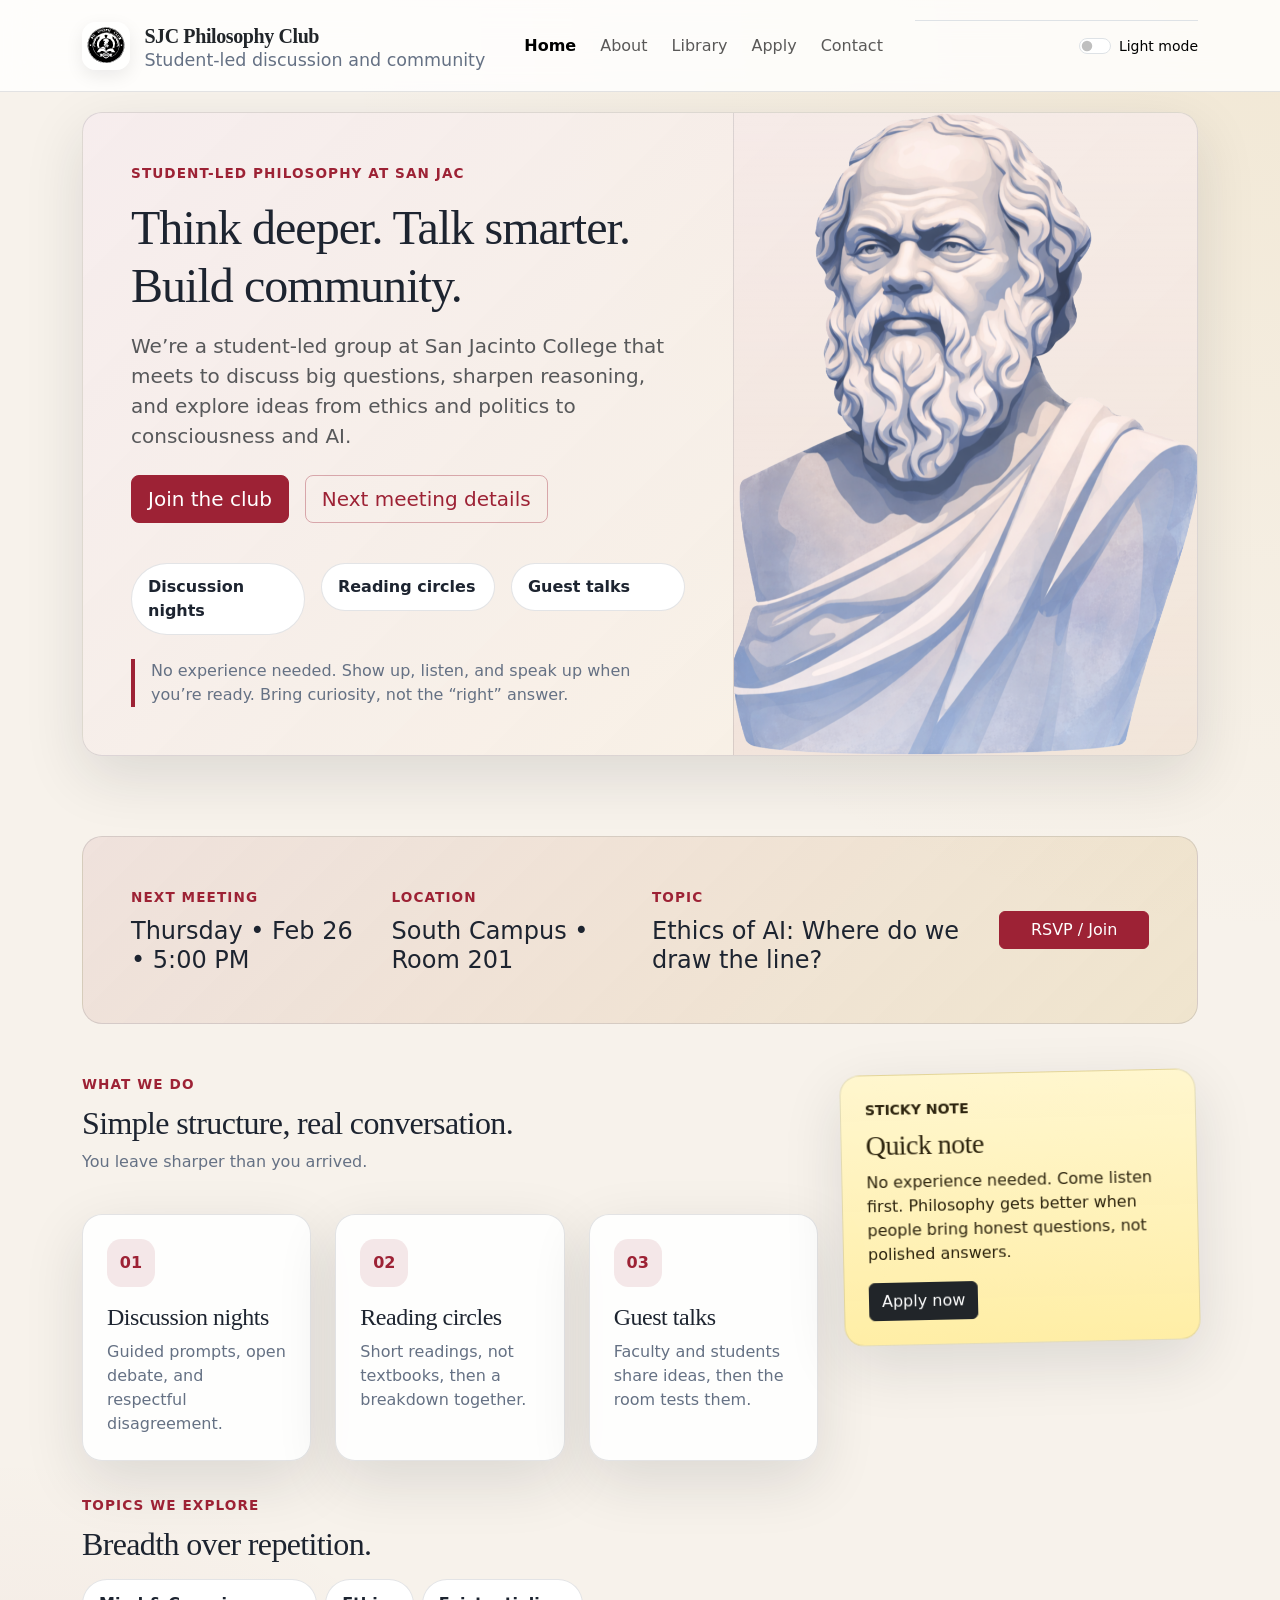
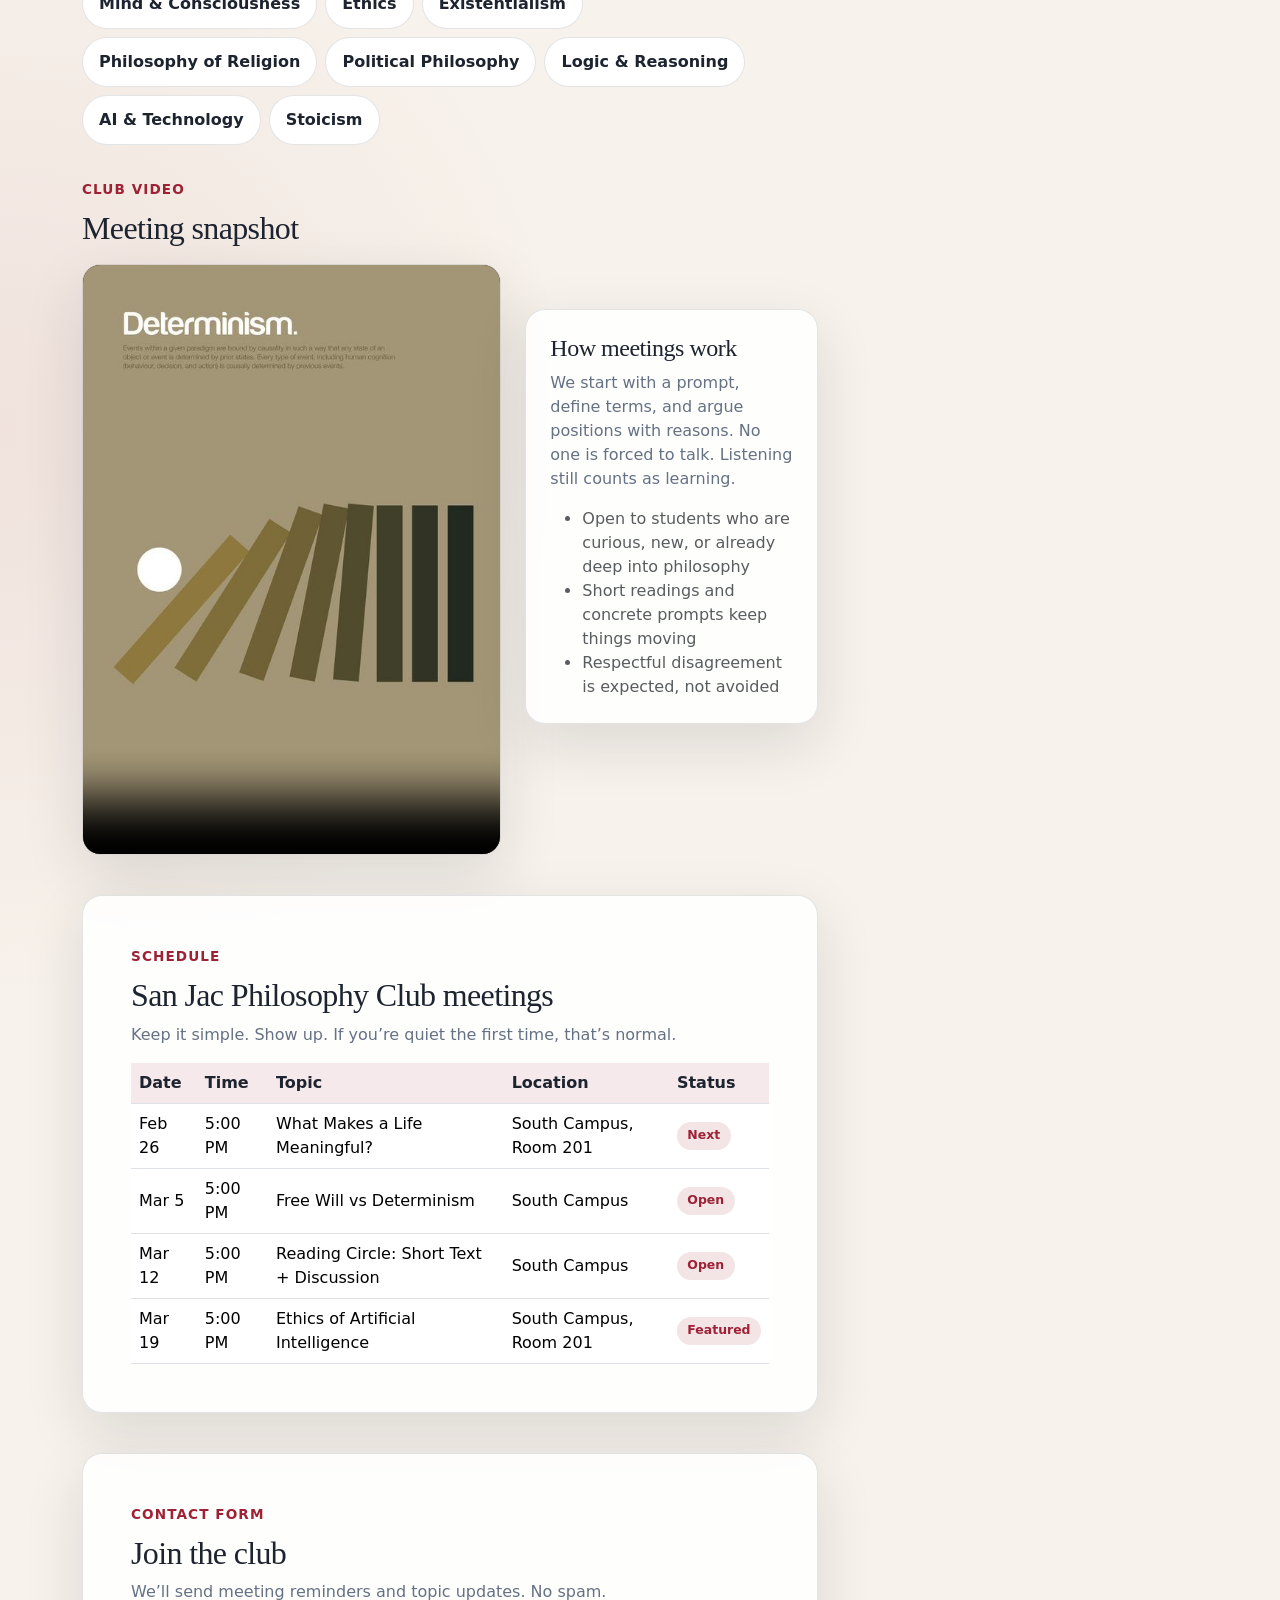
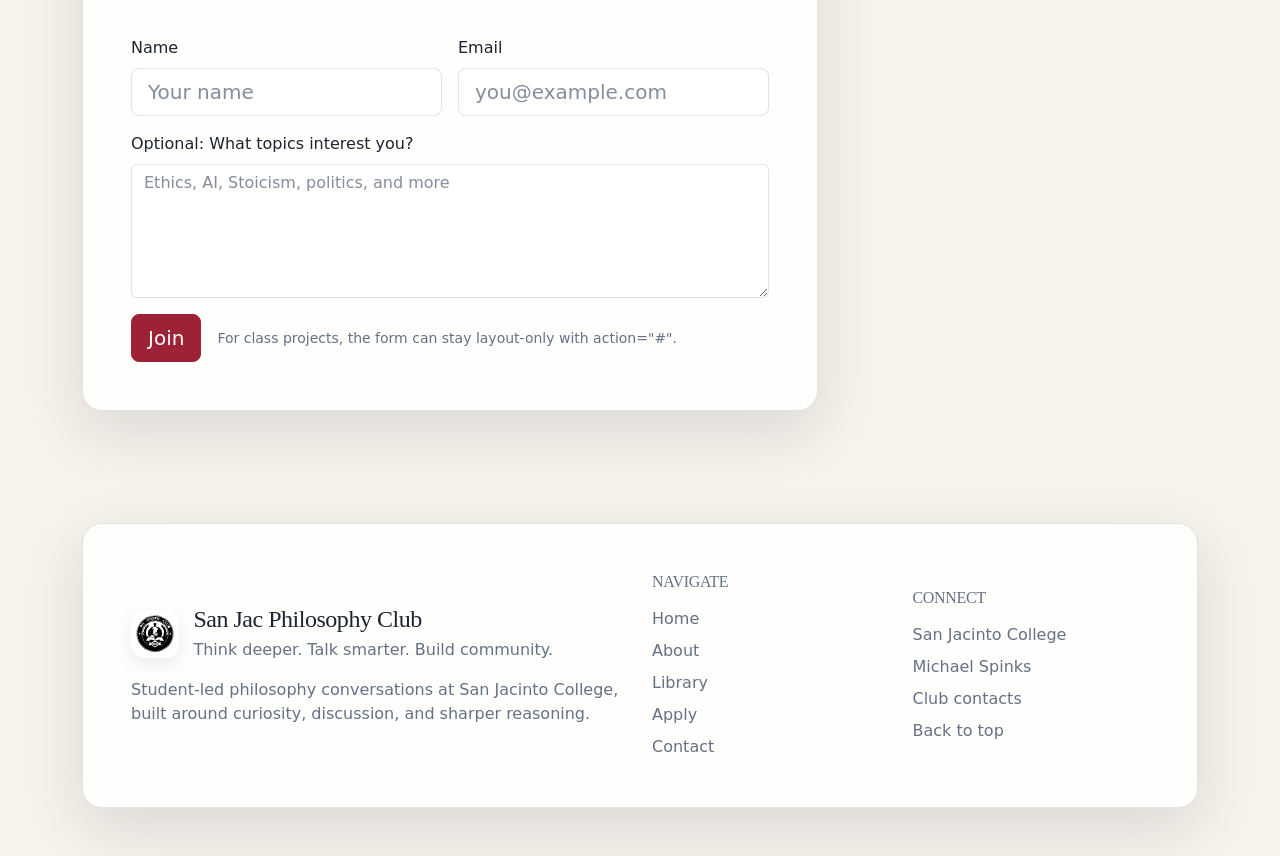
==== index.html @ e5fcc4dc "First Commit" ====
<!doctype html>
<!-- index.html - Home page for the SJC Philosophy Club website -->
<html lang="en" data-bs-theme="light">
  <!-- HEAD: metadata, page title, and stylesheet links -->
  <head>
    <meta charset="utf-8" />
    <meta name="viewport" content="width=device-width, initial-scale=1" />
    <meta
      name="description"
      content="Bootstrap homepage for the San Jac Philosophy Club with video, schedule table, contact form, sticky note, and theme switch."
    />
    <title>Home | SJC Philosophy Club</title>
    <link rel="stylesheet" href="assets/css/bootstrap.min.css" />
    <link rel="stylesheet" href="assets/css/site.css" />
  </head>
  <body>
    <div class="site-shell">
      <!-- HEADER: fixed top navbar with logo, nav links, theme toggle -->
      <header>
        <nav class="navbar navbar-expand-lg fixed-top navbar-blur">
          <div class="container py-2">
            <a class="navbar-brand me-3" href="index.html">
              <span class="brand-lockup">
                <img
                  class="brand-mark"
                  src="assets/images/sanjac_philosophy_logo_cut.svg"
                  alt="San Jac Philosophy Club logo"
                />
                <span class="brand-copy d-none d-sm-inline-block">
                  <strong class="display-font d-block fs-5 text-body"
                    >SJC Philosophy Club</strong
                  >
                  <small>Student-led discussion and community</small>
                </span>
              </span>
            </a>
            <button
              class="navbar-toggler"
              type="button"
              data-bs-toggle="collapse"
              data-bs-target="#siteNav"
              aria-controls="siteNav"
              aria-expanded="false"
              aria-label="Toggle navigation"
            >
              <span class="navbar-toggler-icon"></span>
            </button>
            <div class="collapse navbar-collapse" id="siteNav">
              <ul
                class="navbar-nav ms-auto align-items-lg-center gap-lg-2 mb-3 mb-lg-0"
              >
                <li class="nav-item">
                  <a
                    class="nav-link active fw-semibold"
                    href="index.html"
                    aria-current="page"
                    >Home</a
                  >
                </li>
                <li class="nav-item">
                  <a class="nav-link" href="about.html">About</a>
                </li>
                <li class="nav-item">
                  <a class="nav-link" href="library.html">Library</a>
                </li>
                <li class="nav-item">
                  <a class="nav-link" href="apply.html">Apply</a>
                </li>
                <li class="nav-item">
                  <a class="nav-link" href="contact.html">Contact</a>
                </li>
              </ul>
              <div
                class="d-lg-flex align-items-center gap-3 ms-lg-4 pt-3 pt-lg-0 border-top border-lg-0 mt-3 mt-lg-0"
              >
                <a
                  href="https://www.sanjac.edu/"
                  target="_blank"
                  rel="noreferrer"
                  class="d-inline-flex align-items-center text-decoration-none gap-2"
                >
                  <img
                    class="brand-logo"
                    src="assets/images/sanjac-logo.svg"
                    alt="San Jacinto College logo"
                  />
                </a>
                <div
                  class="form-check form-switch m-0 d-flex align-items-center gap-2"
                >
                  <input
                    class="form-check-input mt-0"
                    type="checkbox"
                    role="switch"
                    id="theme-toggle-index.html"
                    data-theme-toggle
                  />
                  <label
                    class="form-check-label small text-body-emphasis"
                    for="theme-toggle-index.html"
                    data-theme-label
                    >Light mode</label
                  >
                </div>
              </div>
            </div>
          </div>
        </nav>
      </header>

      <!-- MAIN CONTENT -->
      <main id="top">
        <!-- HERO SECTION: headline, call-to-action buttons, and Socrates image -->
        <section class="page-hero section-space">
          <div class="container">
            <!-- Hero card: text on the left (col-lg-7), image on the right (col-lg-5) -->
            <div class="hero-card">
              <div class="row g-0 align-items-stretch">
                <div class="col-lg-7 p-4 p-md-5 p-xl-5">
                  <span class="kicker mb-3"
                    >Student-led philosophy at San Jac</span
                  >
                  <h1 class="display-5 mb-3">
                    Think deeper. Talk smarter. Build community.
                  </h1>
                  <p class="lead text-body-secondary mb-4">
                    We’re a student-led group at San Jacinto College that meets
                    to discuss big questions, sharpen reasoning, and explore
                    ideas from ethics and politics to consciousness and AI.
                  </p>
                  <div class="d-flex flex-wrap gap-3 mb-4">
                    <a class="btn btn-primary btn-lg" href="apply.html"
                      >Join the club</a
                    >
                    <a class="btn btn-outline-primary btn-lg" href="#schedule"
                      >Next meeting details</a
                    >
                  </div>
                  <div class="row g-3 mt-2">
                    <div class="col-sm-4">
                      <div class="metric-pill">Discussion nights</div>
                    </div>
                    <div class="col-sm-4">
                      <div class="metric-pill">Reading circles</div>
                    </div>
                    <div class="col-sm-4">
                      <div class="metric-pill">Guest talks</div>
                    </div>
                  </div>
                  <p class="quote-block mt-4 mb-0">
                    No experience needed. Show up, listen, and speak up when
                    you’re ready. Bring curiosity, not the “right” answer.
                  </p>
                </div>
                <div class="col-lg-5 hero-art">
                  <img
                    src="assets/images/socrates.png"
                    alt="Illustration of Socrates representing philosophy and inquiry"
                  />
                </div>
              </div>
            </div>
          </div>
        </section>

        <!-- INFO STRIP: next meeting date, location, topic, and RSVP button -->
        <section class="pb-5">
          <div class="container">
            <div class="info-strip p-4 p-lg-5">
              <div class="row g-4 align-items-center">
                <div class="col-lg-3">
                  <span class="kicker">Next meeting</span>
                  <div class="h4 mt-2 mb-0">Thursday • Feb 26 • 5:00 PM</div>
                </div>
                <div class="col-lg-3">
                  <span class="kicker">Location</span>
                  <div class="h4 mt-2 mb-0">South Campus • Room 201</div>
                </div>
                <div class="col-lg-4">
                  <span class="kicker">Topic</span>
                  <div class="h4 mt-2 mb-0">
                    Ethics of AI: Where do we draw the line?
                  </div>
                </div>
                <div class="col-lg-2 text-lg-end">
                  <a class="btn btn-primary w-100 w-lg-auto" href="#join-form"
                    >RSVP / Join</a
                  >
                </div>
              </div>
            </div>
          </div>
        </section>

        <!-- MAIN CONTENT AREA: left column (activities, video, schedule, form) + right sidebar -->
        <section class="pb-5">
          <div class="container">
            <div class="row g-4">
              <!-- LEFT COLUMN (col-lg-8): club activities, topics, video, schedule table, join form -->
              <div class="col-lg-8">
                <div class="row g-4">
                  <div class="col-12">
                    <div
                      class="d-flex justify-content-between align-items-end flex-wrap gap-3 mb-3"
                    >
                      <div>
                        <span class="kicker">What we do</span>
                        <h2 class="mt-2 mb-2">
                          Simple structure, real conversation.
                        </h2>
                        <p class="muted-copy mb-0">
                          You leave sharper than you arrived.
                        </p>
                      </div>
                    </div>
                  </div>
                  <div class="col-md-4">
                    <article class="soft-card h-100 p-4">
                      <div class="icon-badge mb-3">01</div>
                      <h3 class="h4">Discussion nights</h3>
                      <p class="muted-copy mb-0">
                        Guided prompts, open debate, and respectful
                        disagreement.
                      </p>
                    </article>
                  </div>
                  <div class="col-md-4">
                    <article class="soft-card h-100 p-4">
                      <div class="icon-badge mb-3">02</div>
                      <h3 class="h4">Reading circles</h3>
                      <p class="muted-copy mb-0">
                        Short readings, not textbooks, then a breakdown
                        together.
                      </p>
                    </article>
                  </div>
                  <div class="col-md-4">
                    <article class="soft-card h-100 p-4">
                      <div class="icon-badge mb-3">03</div>
                      <h3 class="h4">Guest talks</h3>
                      <p class="muted-copy mb-0">
                        Faculty and students share ideas, then the room tests
                        them.
                      </p>
                    </article>
                  </div>

                  <div class="col-12 pt-2">
                    <span class="kicker">Topics we explore</span>
                    <h2 class="mt-2 mb-3">Breadth over repetition.</h2>
                    <div class="d-flex flex-wrap gap-2">
                      <span class="topic-chip">Mind &amp; Consciousness</span>
                      <span class="topic-chip">Ethics</span>
                      <span class="topic-chip">Existentialism</span>
                      <span class="topic-chip">Philosophy of Religion</span>
                      <span class="topic-chip">Political Philosophy</span>
                      <span class="topic-chip">Logic &amp; Reasoning</span>
                      <span class="topic-chip">AI &amp; Technology</span>
                      <span class="topic-chip">Stoicism</span>
                    </div>
                  </div>

                  <div class="col-12 pt-2">
                    <div class="row g-4 align-items-center">
                      <div class="col-xl-7">
                        <span class="kicker">Club video</span>
                        <h2 class="mt-2 mb-3">Meeting snapshot</h2>
                        <div class="video-frame">
                          <video controls poster="assets/images/clubImage.jpg">
                            <source
                              src="assets/media/drakes-tech-tips.mp4"
                              type="video/mp4"
                            />
                            Your browser does not support the video element.
                          </video>
                        </div>
                      </div>
                      <div class="col-xl-5">
                        <article class="soft-card h-100 p-4">
                          <h3 class="h4">How meetings work</h3>
                          <p class="muted-copy">
                            We start with a prompt, define terms, and argue
                            positions with reasons. No one is forced to talk.
                            Listening still counts as learning.
                          </p>
                          <ul class="mb-0 text-body-secondary">
                            <li>
                              Open to students who are curious, new, or already
                              deep into philosophy
                            </li>
                            <li>
                              Short readings and concrete prompts keep things
                              moving
                            </li>
                            <li>
                              Respectful disagreement is expected, not avoided
                            </li>
                          </ul>
                        </article>
                      </div>
                    </div>
                  </div>

                  <!-- SCHEDULE TABLE: upcoming meeting dates, topics, and locations -->
                  <div class="col-12 pt-3" id="schedule">
                    <div class="table-card p-4 p-lg-5">
                      <div
                        class="d-flex justify-content-between align-items-end flex-wrap gap-3 mb-3"
                      >
                        <div>
                          <span class="kicker">Schedule</span>
                          <h2 class="mt-2 mb-2">
                            San Jac Philosophy Club meetings
                          </h2>
                          <p class="muted-copy mb-0">
                            Keep it simple. Show up. If you’re quiet the first
                            time, that’s normal.
                          </p>
                        </div>
                      </div>
                      <div class="table-responsive">
                        <table class="table align-middle mb-0">
                          <thead>
                            <tr>
                              <th>Date</th>
                              <th>Time</th>
                              <th>Topic</th>
                              <th>Location</th>
                              <th>Status</th>
                            </tr>
                          </thead>
                          <tbody>
                            <tr>
                              <td>Feb 26</td>
                              <td>5:00 PM</td>
                              <td>What Makes a Life Meaningful?</td>
                              <td>South Campus, Room 201</td>
                              <td><span class="status-chip">Next</span></td>
                            </tr>
                            <tr>
                              <td>Mar 5</td>
                              <td>5:00 PM</td>
                              <td>Free Will vs Determinism</td>
                              <td>South Campus</td>
                              <td><span class="status-chip">Open</span></td>
                            </tr>
                            <tr>
                              <td>Mar 12</td>
                              <td>5:00 PM</td>
                              <td>Reading Circle: Short Text + Discussion</td>
                              <td>South Campus</td>
                              <td><span class="status-chip">Open</span></td>
                            </tr>
                            <tr>
                              <td>Mar 19</td>
                              <td>5:00 PM</td>
                              <td>Ethics of Artificial Intelligence</td>
                              <td>South Campus, Room 201</td>
                              <td><span class="status-chip">Featured</span></td>
                            </tr>
                          </tbody>
                        </table>
                      </div>
                    </div>
                  </div>

                  <!-- JOIN FORM: name, email, and optional message to sign up for meeting updates -->
                  <div class="col-12 pt-3" id="join-form">
                    <div class="soft-card p-4 p-lg-5">
                      <span class="kicker">Contact form</span>
                      <h2 class="mt-2 mb-2">Join the club</h2>
                      <p class="muted-copy">
                        We’ll send meeting reminders and topic updates. No spam.
                      </p>
                      <form class="row g-3 mt-1" action="#" method="post">
                        <div class="col-md-6">
                          <label class="form-label" for="home-name">Name</label>
                          <input
                            class="form-control form-control-lg"
                            id="home-name"
                            name="name"
                            type="text"
                            placeholder="Your name"
                          />
                        </div>
                        <div class="col-md-6">
                          <label class="form-label" for="home-email"
                            >Email</label
                          >
                          <input
                            class="form-control form-control-lg"
                            id="home-email"
                            name="email"
                            type="email"
                            placeholder="you@example.com"
                          />
                        </div>
                        <div class="col-12">
                          <label class="form-label" for="home-message"
                            >Optional: What topics interest you?</label
                          >
                          <textarea
                            class="form-control"
                            id="home-message"
                            name="message"
                            rows="5"
                            placeholder="Ethics, AI, Stoicism, politics, and more"
                          ></textarea>
                        </div>
                        <div
                          class="col-12 d-flex flex-wrap gap-3 align-items-center"
                        >
                          <button class="btn btn-primary btn-lg" type="submit">
                            Join
                          </button>
                          <span class="muted-copy small"
                            >For class projects, the form can stay layout-only
                            with action="#".</span
                          >
                        </div>
                      </form>
                    </div>
                  </div>
                </div>
              </div>

              <!-- RIGHT SIDEBAR (col-lg-4): sticky note with a quick call to action -->
              <div class="col-lg-4">
                <aside class="note-card p-4">
                  <div class="small text-uppercase fw-bold mb-2">
                    Sticky note
                  </div>
                  <h2 class="h3">Quick note</h2>
                  <p class="mb-3">
                    No experience needed. Come listen first. Philosophy gets
                    better when people bring honest questions, not polished
                    answers.
                  </p>
                  <a class="btn btn-dark" href="apply.html">Apply now</a>
                </aside>
              </div>
            </div>
          </div>
        </section>
      </main>

      <!-- FOOTER: logo, navigation links, and contact links -->
      <footer class="container pb-5">
        <div class="footer-card p-4 p-lg-5">
          <div class="row g-4 align-items-center">
            <div class="col-lg-6">
              <div class="brand-lockup mb-3">
                <img
                  class="brand-mark"
                  src="assets/images/sanjac_philosophy_logo_cut.svg"
                  alt="San Jac Philosophy Club logo"
                />
                <div>
                  <h2 class="h4 mb-1">San Jac Philosophy Club</h2>
                  <p class="muted-copy mb-0">
                    Think deeper. Talk smarter. Build community.
                  </p>
                </div>
              </div>
              <p class="muted-copy mb-0">
                Student-led philosophy conversations at San Jacinto College,
                built around curiosity, discussion, and sharper reasoning.
              </p>
            </div>
            <div class="col-lg-3">
              <h3 class="h6 text-uppercase muted-copy mb-3">Navigate</h3>
              <div class="footer-link-list d-grid gap-2">
                <a href="index.html">Home</a>
                <a href="about.html">About</a>
                <a href="library.html">Library</a>
                <a href="apply.html">Apply</a>
                <a href="contact.html">Contact</a>
              </div>
            </div>
            <div class="col-lg-3">
              <h3 class="h6 text-uppercase muted-copy mb-3">Connect</h3>
              <div class="footer-link-list d-grid gap-2">
                <a
                  href="https://www.sanjac.edu/"
                  target="_blank"
                  rel="noreferrer"
                  >San Jacinto College</a
                >
                <a href="mailto:spinks.m615183@stu.sanjac.edu"
                  >Michael Spinks</a
                >
                <a href="contact.html">Club contacts</a>
                <a href="#top">Back to top</a>
              </div>
            </div>
          </div>
        </div>
      </footer>
    </div>

    <!-- Bootstrap JS bundle (includes Popper) -->
    <script src="assets/js/bootstrap.min.js"></script>
    <!-- Custom site scripts: theme toggle, thinker spotlight -->
    <script src="assets/js/site.js"></script>
  </body>
</html>
---- assets/css/site.css ----
/* ============================================================
   site.css — Custom styles for the SJC Philosophy Club website
   Supplements Bootstrap 5 with brand colors, card styles,
   navbar blur effect, and theme-aware dark mode overrides.
   ============================================================ */

/* -----------------------------------------------
   CSS CUSTOM PROPERTIES (LIGHT MODE)
   Brand palette and shared design tokens
----------------------------------------------- */
:root {
  --sjc-red: #9d2235;
  --sjc-red-deep: #7e1a2c;
  --sjc-gold: #d0a94c;
  --sjc-cream: #f7f2eb;
  --sjc-ink: #1d2430;
  --sjc-muted: #657184;
  --sjc-border: rgba(29, 36, 48, 0.12);
  --sjc-surface: rgba(255, 255, 255, 0.88);
  --sjc-surface-2: #ffffff;
  --sjc-hero: linear-gradient(
    135deg,
    rgba(157, 34, 53, 0.08),
    rgba(208, 169, 76, 0.14)
  );
  --sjc-shadow: 0 20px 60px rgba(23, 31, 45, 0.12);
  --sjc-radius: 1.25rem;
}

/* -----------------------------------------------
   DARK MODE OVERRIDES
   Adjusts surface colors, borders, and shadows
   when data-bs-theme="dark" is set on <html>
----------------------------------------------- */
[data-bs-theme='dark'] {
  --sjc-ink: #edf2f7;
  --sjc-muted: #a8b4c6;
  --sjc-border: rgba(237, 242, 247, 0.12);
  --sjc-surface: rgba(21, 28, 39, 0.92);
  --sjc-surface-2: #151c27;
  --sjc-hero: linear-gradient(
    135deg,
    rgba(157, 34, 53, 0.18),
    rgba(208, 169, 76, 0.14)
  );
  --sjc-shadow: 0 24px 80px rgba(0, 0, 0, 0.35);
}

/* -----------------------------------------------
   BASE HTML STYLES
   Smooth scrolling and radial-gradient background
----------------------------------------------- */
html {
}

body {
  background:
    radial-gradient(
      circle at top right,
      rgba(208, 169, 76, 0.14),
      transparent 22%
    ),
    radial-gradient(
      circle at left center,
      rgba(157, 34, 53, 0.08),
      transparent 24%
    ),
    var(--sjc-cream);
  color: var(--sjc-ink);
}

/* -----------------------------------------------
   SMOOTH TRANSITION — applies to color-scheme changes
   on common elements when the theme toggle is switched
----------------------------------------------- */
body,
.form-control,
.form-select,
.table,
.dropdown-menu {
  transition:
    background-color 0.25s ease,
    color 0.25s ease,
    border-color 0.25s ease,
    box-shadow 0.25s ease;
}

/* -----------------------------------------------
   TYPOGRAPHY — serif headings, sans-serif body text
----------------------------------------------- */
h1,
h2,
h3,
h4,
.display-font {
  font-family: Georgia, 'Times New Roman', serif;
  letter-spacing: -0.02em;
}

p,
li,
.form-control,
.form-select,
.btn,
.table,
.badge,
.navbar {
  font-family:
    Inter,
    system-ui,
    -apple-system,
    BlinkMacSystemFont,
    'Segoe UI',
    sans-serif;
}

/* -----------------------------------------------
   LINKS — brand red with deeper hover state
----------------------------------------------- */
a {
}

a:hover {
  color: var(--sjc-red-deep);
}

/* -----------------------------------------------
   LAYOUT SHELL — ensures full viewport height
----------------------------------------------- */
.site-shell {
  min-height: 100vh;
}

/* -----------------------------------------------
   NAVBAR — frosted-glass fixed top bar
----------------------------------------------- */
.navbar-blur {
  backdrop-filter: blur(16px);
  background: color-mix(in srgb, var(--sjc-surface) 92%, transparent);
  border-bottom: 1px solid var(--sjc-border);
}

/* -----------------------------------------------
   BRAND / LOGO elements
----------------------------------------------- */
.brand-lockup {
  display: flex;
  align-items: center;
  gap: 0.9rem;
}

.brand-logo,
.brand-mark {
  display: block;
  object-fit: contain;
}

.brand-logo {
  width: 9.25rem;
  max-width: 38vw;
}

.brand-mark {
  width: 3rem;
  height: 3rem;
  border-radius: 0.85rem;
  padding: 0.2rem;
  background: rgba(255, 255, 255, 0.72);
  box-shadow: 0 6px 18px rgba(0, 0, 0, 0.08);
}

[data-bs-theme='dark'] .brand-mark {
  background: rgba(255, 255, 255, 0.06);
}

.brand-copy small {
  display: block;
  color: var(--sjc-muted);
  line-height: 1.1;
}

/* -----------------------------------------------
   CARD COMPONENTS
   Shared surface, border, shadow, and radius for
   hero-card, soft-card, spotlight-card, etc.
----------------------------------------------- */
.hero-card,
.soft-card,
.spotlight-card,
.table-card,
.note-card,
.footer-card {
  background: var(--sjc-surface);
  border: 1px solid var(--sjc-border);
  box-shadow: var(--sjc-shadow);
  border-radius: var(--sjc-radius);
}

.hero-card {
  background: var(--sjc-hero), var(--sjc-surface);
  overflow: hidden;
}

/* -----------------------------------------------
   HERO / PAGE LAYOUT spacing
----------------------------------------------- */
.section-space {
  padding: 5rem 0;
}

.page-hero {
  padding-top: 7rem;
}

/* -----------------------------------------------
   KICKER — small uppercase label used above headings
----------------------------------------------- */
.kicker {
  display: inline-flex;
  align-items: center;
  gap: 0.5rem;
  font-size: 0.85rem;
  font-weight: 700;
  letter-spacing: 0.08em;
  text-transform: uppercase;
  color: var(--sjc-red);
}

.hero-art {
  background:
    linear-gradient(180deg, rgba(255, 255, 255, 0.3), transparent),
    rgba(157, 34, 53, 0.06);
  border-left: 1px solid var(--sjc-border);
  min-height: 100%;
}

.hero-art img {
  width: 100%;
  height: 100%;
  object-fit: cover;
}

/* -----------------------------------------------
   METRIC PILL — pill-shaped stat / highlight badges
----------------------------------------------- */
.metric-pill {
  background: var(--sjc-surface-2);
  border: 1px solid var(--sjc-border);
  border-radius: 999px;
  padding: 0.7rem 1rem;
  font-weight: 600;
}

/* -----------------------------------------------
   INFO STRIP — highlighted meeting-info banner
----------------------------------------------- */
.info-strip {
  background: linear-gradient(
    135deg,
    rgba(157, 34, 53, 0.08),
    rgba(208, 169, 76, 0.18)
  );
  border: 1px solid var(--sjc-border);
  border-radius: 1.25rem;
}

/* -----------------------------------------------
   ICON BADGE — numbered / lettered icon inside cards
----------------------------------------------- */
.soft-card .icon-badge,
.spotlight-card .icon-badge {
  width: 3rem;
  height: 3rem;
  display: inline-flex;
  align-items: center;
  justify-content: center;
  border-radius: 0.9rem;
  background: rgba(157, 34, 53, 0.1);
  color: var(--sjc-red);
  font-weight: 800;
}

.note-card {
  position: sticky;
  top: 6.25rem;
  transform: rotate(-1.25deg);
  background: linear-gradient(
    180deg,
    rgba(255, 246, 204, 0.96),
    rgba(255, 237, 162, 0.95)
  );
  color: #2d240e;
}

[data-bs-theme='dark'] .note-card {
  background: linear-gradient(
    180deg,
    rgba(82, 70, 25, 0.94),
    rgba(108, 87, 30, 0.96)
  );
  color: #fff4cd;
}

/* -----------------------------------------------
   TABLE — styled header row using brand color
----------------------------------------------- */
.table thead th {
  background: color-mix(in srgb, var(--sjc-red) 10%, var(--sjc-surface-2));
  color: var(--sjc-ink);
  border-bottom-width: 1px;
}

/* -----------------------------------------------
   STATUS CHIP / TOPIC CHIP — small badge labels
----------------------------------------------- */
.status-chip {
  display: inline-flex;
  align-items: center;
  gap: 0.35rem;
  font-size: 0.78rem;
  padding: 0.3rem 0.65rem;
  border-radius: 999px;
  background: rgba(157, 34, 53, 0.12);
  color: var(--sjc-red);
  font-weight: 700;
}

.topic-chip {
  border-radius: 999px;
  padding: 0.75rem 1rem;
  border: 1px solid var(--sjc-border);
  background: var(--sjc-surface-2);
  font-weight: 600;
}

/* -----------------------------------------------
   VIDEO FRAME — rounded container for the <video> element
----------------------------------------------- */
.video-frame {
  overflow: hidden;
  border-radius: 1.15rem;
  border: 1px solid var(--sjc-border);
  box-shadow: var(--sjc-shadow);
}

.video-frame video {
  width: 100%;
  display: block;
  background: #000;
}

/* -----------------------------------------------
   QUOTE BLOCK — left-border pull quote style
----------------------------------------------- */
.quote-block {
  border-left: 4px solid var(--sjc-red);
  padding-left: 1rem;
  color: var(--sjc-muted);
}

/* -----------------------------------------------
   FORM CONTROLS — consistent surface and focus ring
----------------------------------------------- */
.form-control,
.form-select {
  background: var(--sjc-surface-2);
  border-color: var(--sjc-border);
  color: var(--sjc-ink);
}

.form-control::placeholder {
  color: color-mix(in srgb, var(--sjc-muted) 80%, transparent);
}

.form-control:focus,
.form-select:focus {
  border-color: rgba(157, 34, 53, 0.45);
  box-shadow: 0 0 0 0.25rem rgba(157, 34, 53, 0.12);
  background: var(--sjc-surface-2);
  color: var(--sjc-ink);
}

.form-check-input:checked {
  background-color: var(--sjc-red);
  border-color: var(--sjc-red);
}

/* -----------------------------------------------
   BUTTONS — primary and outline variants use brand red
----------------------------------------------- */
.btn-primary {
  --bs-btn-bg: var(--sjc-red);
  --bs-btn-border-color: var(--sjc-red);
  --bs-btn-hover-bg: var(--sjc-red-deep);
  --bs-btn-hover-border-color: var(--sjc-red-deep);
  --bs-btn-active-bg: var(--sjc-red-deep);
  --bs-btn-active-border-color: var(--sjc-red-deep);
}

.btn-outline-primary {
  --bs-btn-color: var(--sjc-red);
  --bs-btn-border-color: rgba(157, 34, 53, 0.35);
  --bs-btn-hover-bg: var(--sjc-red);
  --bs-btn-hover-border-color: var(--sjc-red);
  --bs-btn-hover-color: #fff;
}

/* -----------------------------------------------
   IMAGES — aspect-ratio helpers for banners
----------------------------------------------- */
.card-image {
  aspect-ratio: 4 / 3;
  object-fit: cover;
  border-radius: 1rem;
}

.page-banner {
  aspect-ratio: 16 / 8;
  object-fit: cover;
  border-radius: 1rem;
}

/* -----------------------------------------------
   THINKER BUTTON — philosopher selector on library page
----------------------------------------------- */
.thinker-button {
  text-align: left;
  border: 1px solid var(--sjc-border);
  border-radius: 1rem;
  background: var(--sjc-surface-2);
  width: 100%;
}

.thinker-button.active {
  outline: 2px solid rgba(157, 34, 53, 0.25);
  border-color: rgba(157, 34, 53, 0.4);
  box-shadow: 0 14px 28px rgba(157, 34, 53, 0.12);
}

.footer-card {
  margin-top: 4rem;
}

.footer-link-list a {
  text-decoration: none;
  color: var(--sjc-muted);
}

.footer-link-list a:hover {
  color: var(--sjc-red);
}

/* -----------------------------------------------
   UTILITY — muted text color shorthand
----------------------------------------------- */
.muted-copy {
  color: var(--sjc-muted);
}

/* -----------------------------------------------
   RESPONSIVE ADJUSTMENTS (≤ 991px / lg breakpoint)
   Un-stick the note card; remove hero-art left border
----------------------------------------------- */
@media (max-width: 991.98px) {
  .note-card {
    position: static;
    transform: none;
  }

  .hero-art {
    border-left: 0;
    border-top: 1px solid var(--sjc-border);
  }
}
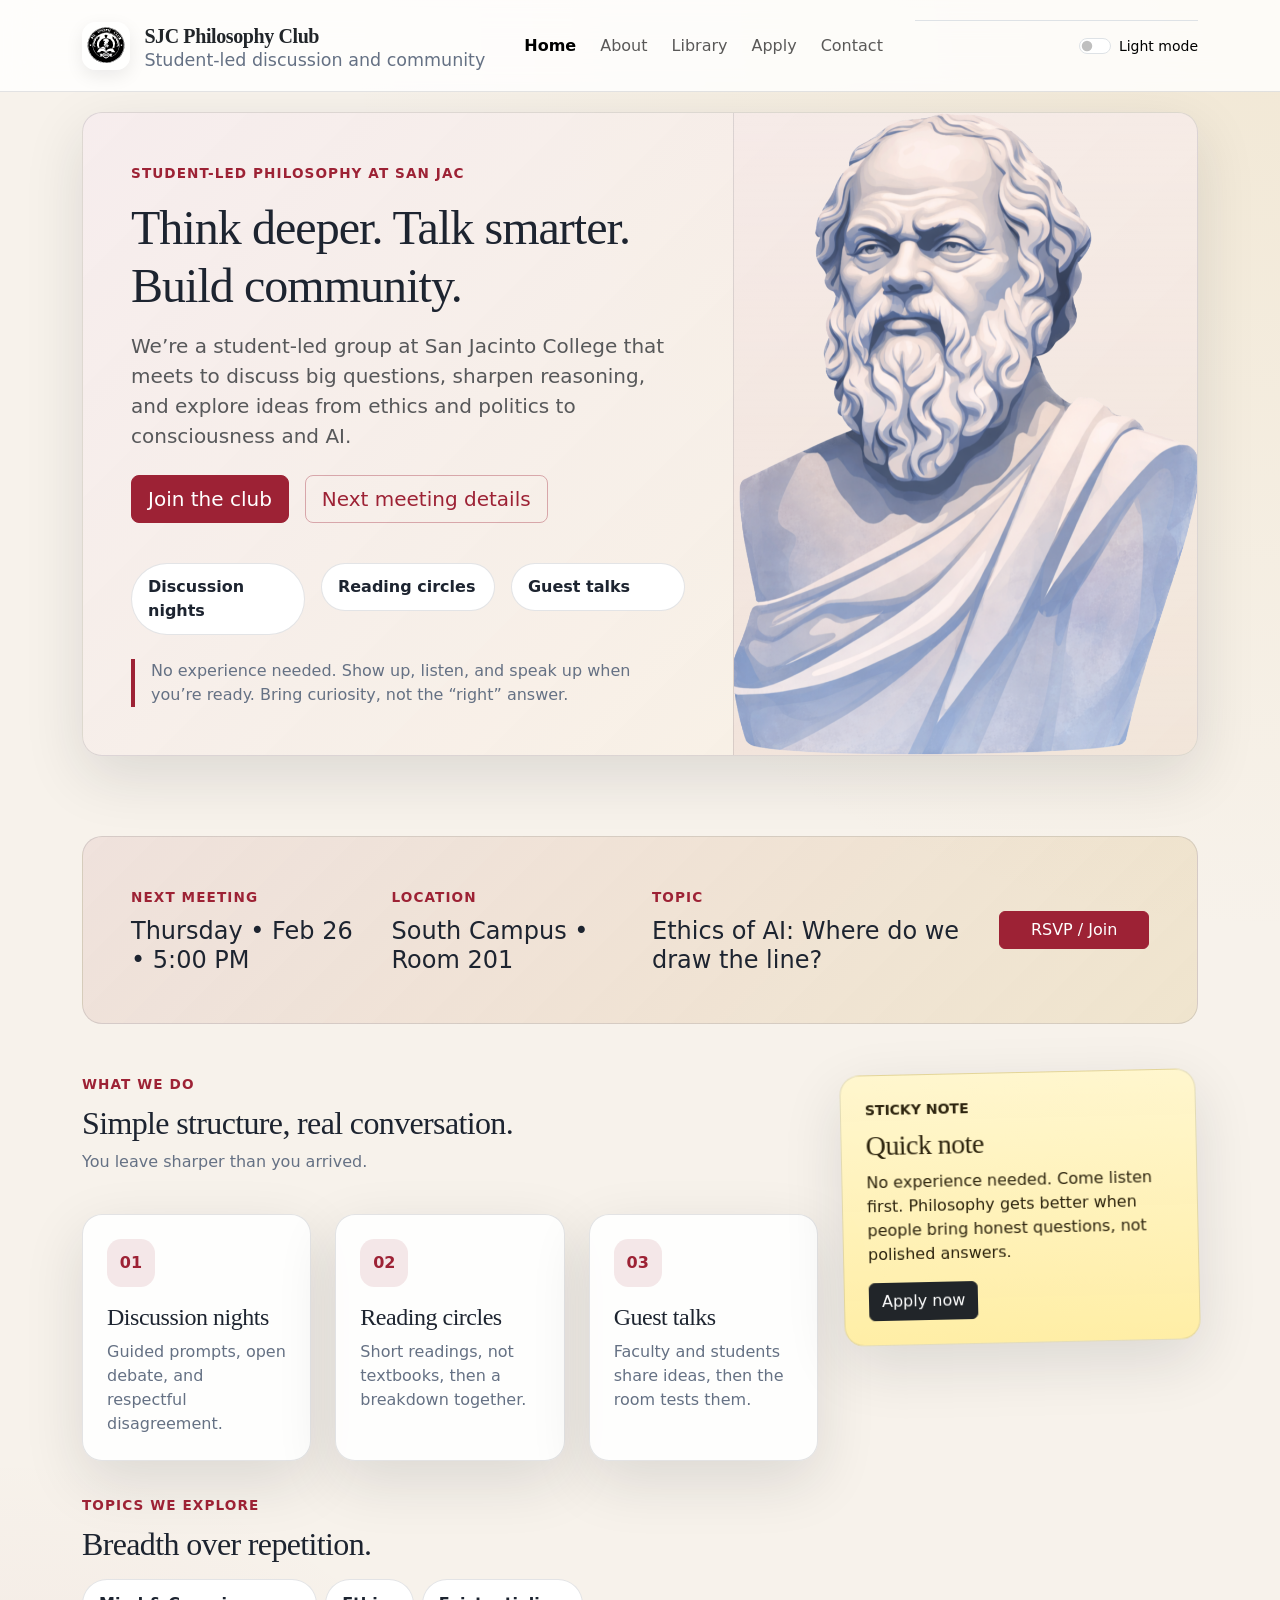
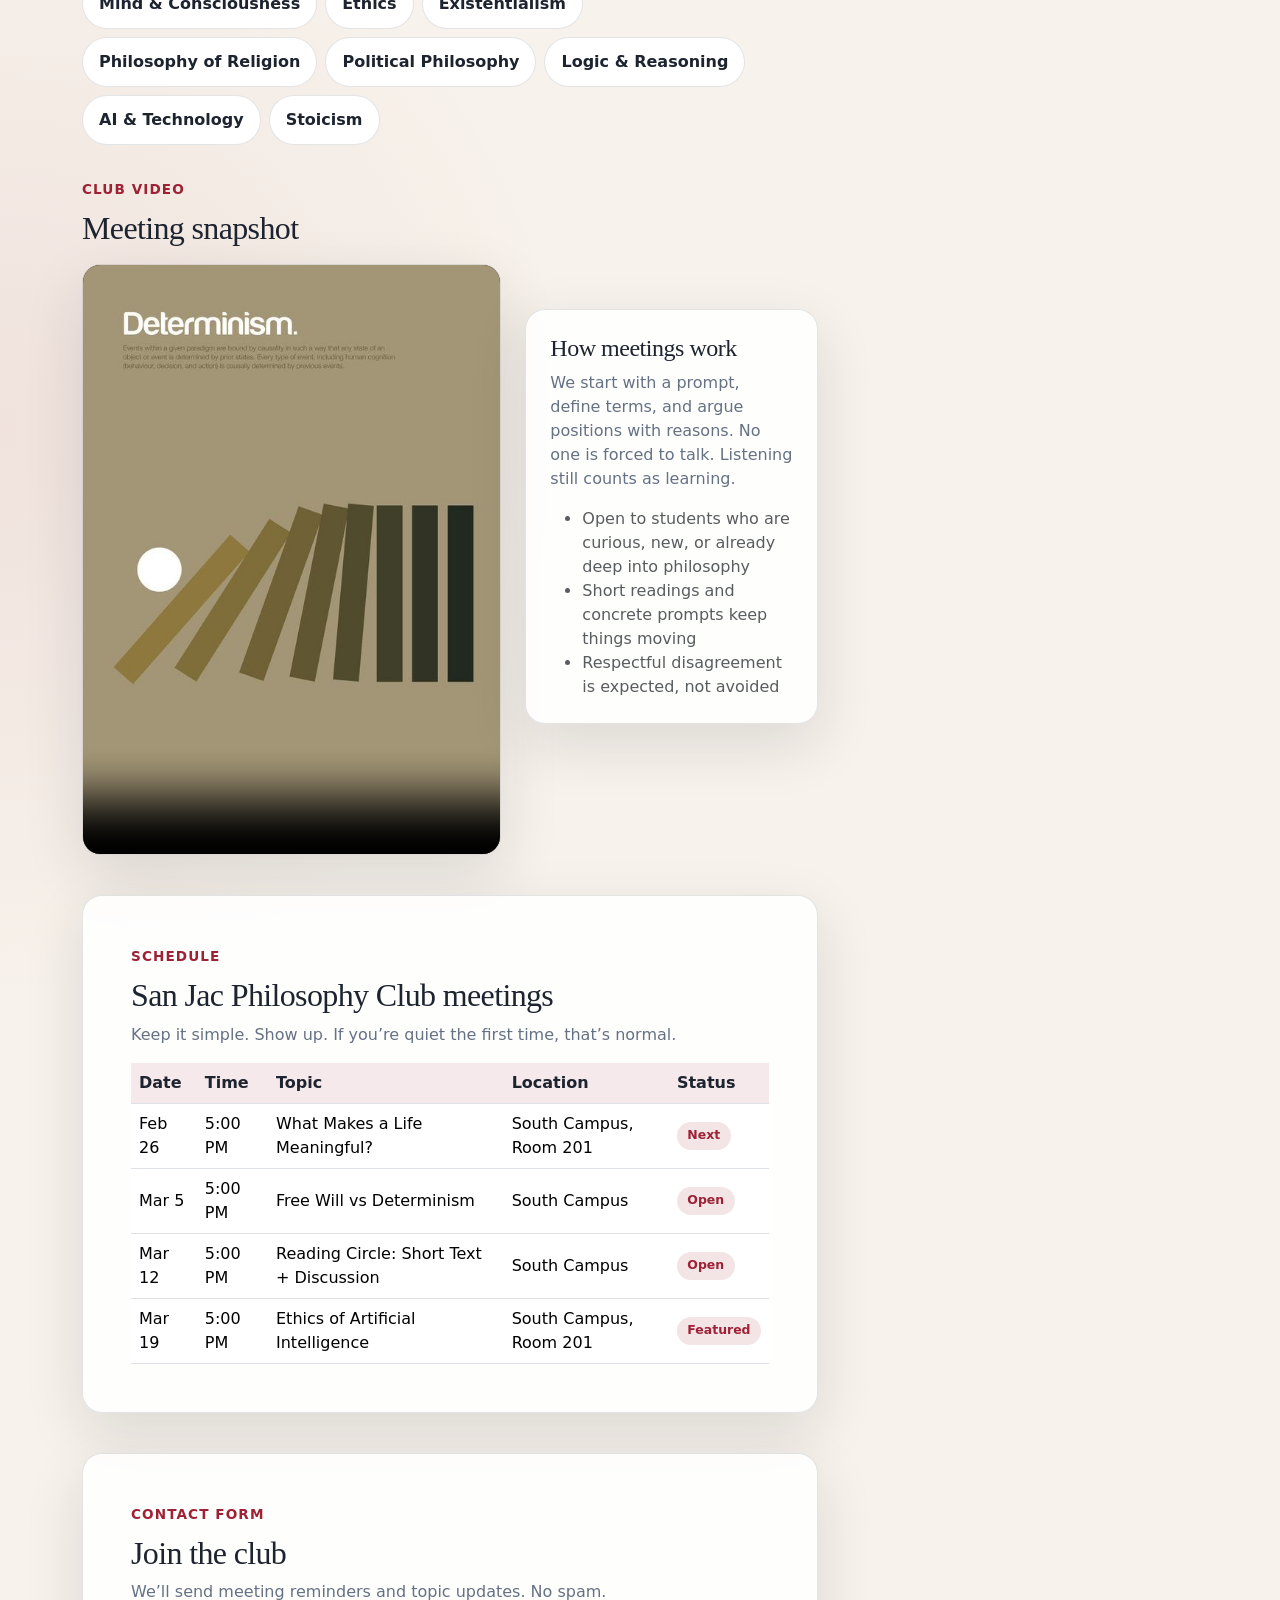
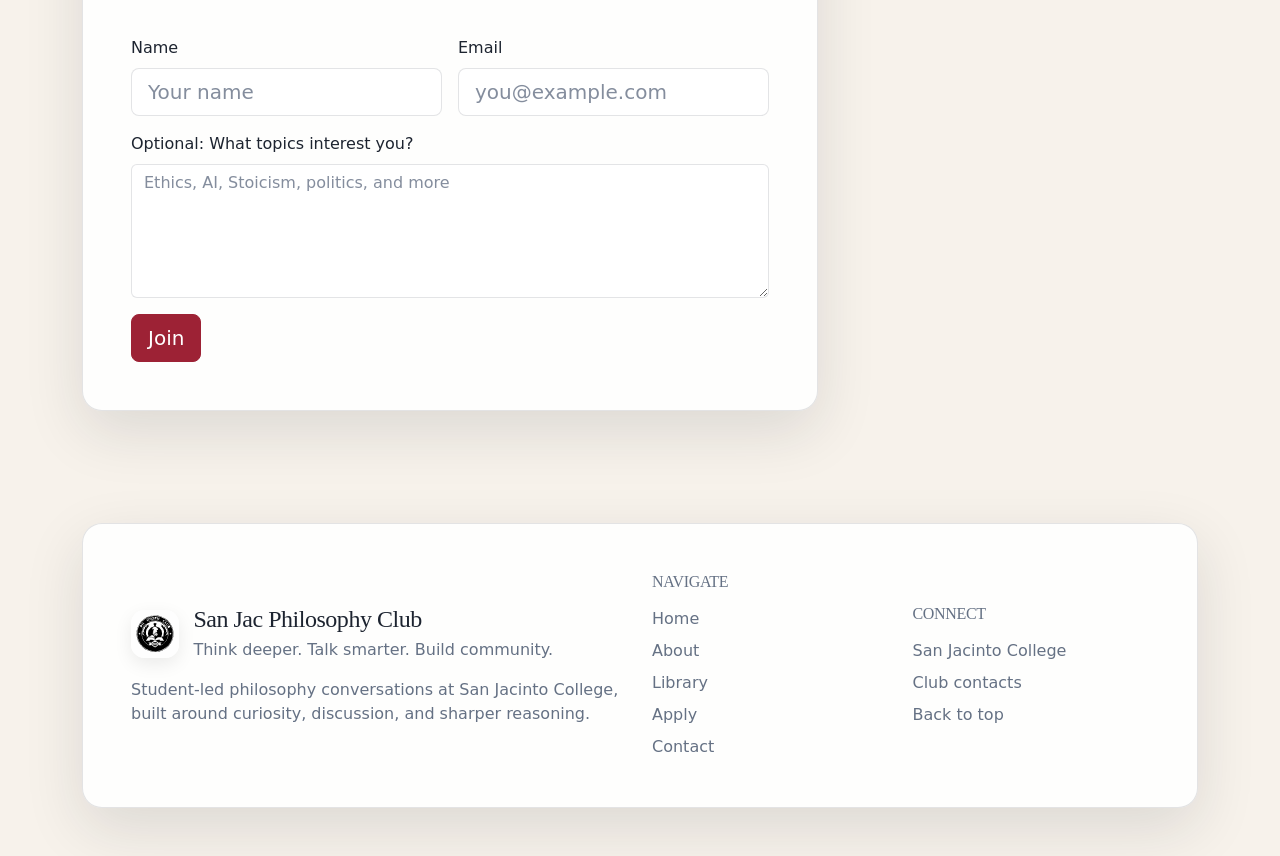
==== commit 86a1e55e: "project: updated-final" ====
--- a/index.html
+++ b/index.html
@@ -413,10 +413,6 @@
                           <button class="btn btn-primary btn-lg" type="submit">
                             Join
                           </button>
-                          <span class="muted-copy small"
-                            >For class projects, the form can stay layout-only
-                            with action="#".</span
-                          >
                         </div>
                       </form>
                     </div>
@@ -486,9 +482,6 @@
                   rel="noreferrer"
                   >San Jacinto College</a
                 >
-                <a href="mailto:spinks.m615183@stu.sanjac.edu"
-                  >Michael Spinks</a
-                >
                 <a href="contact.html">Club contacts</a>
                 <a href="#top">Back to top</a>
               </div>
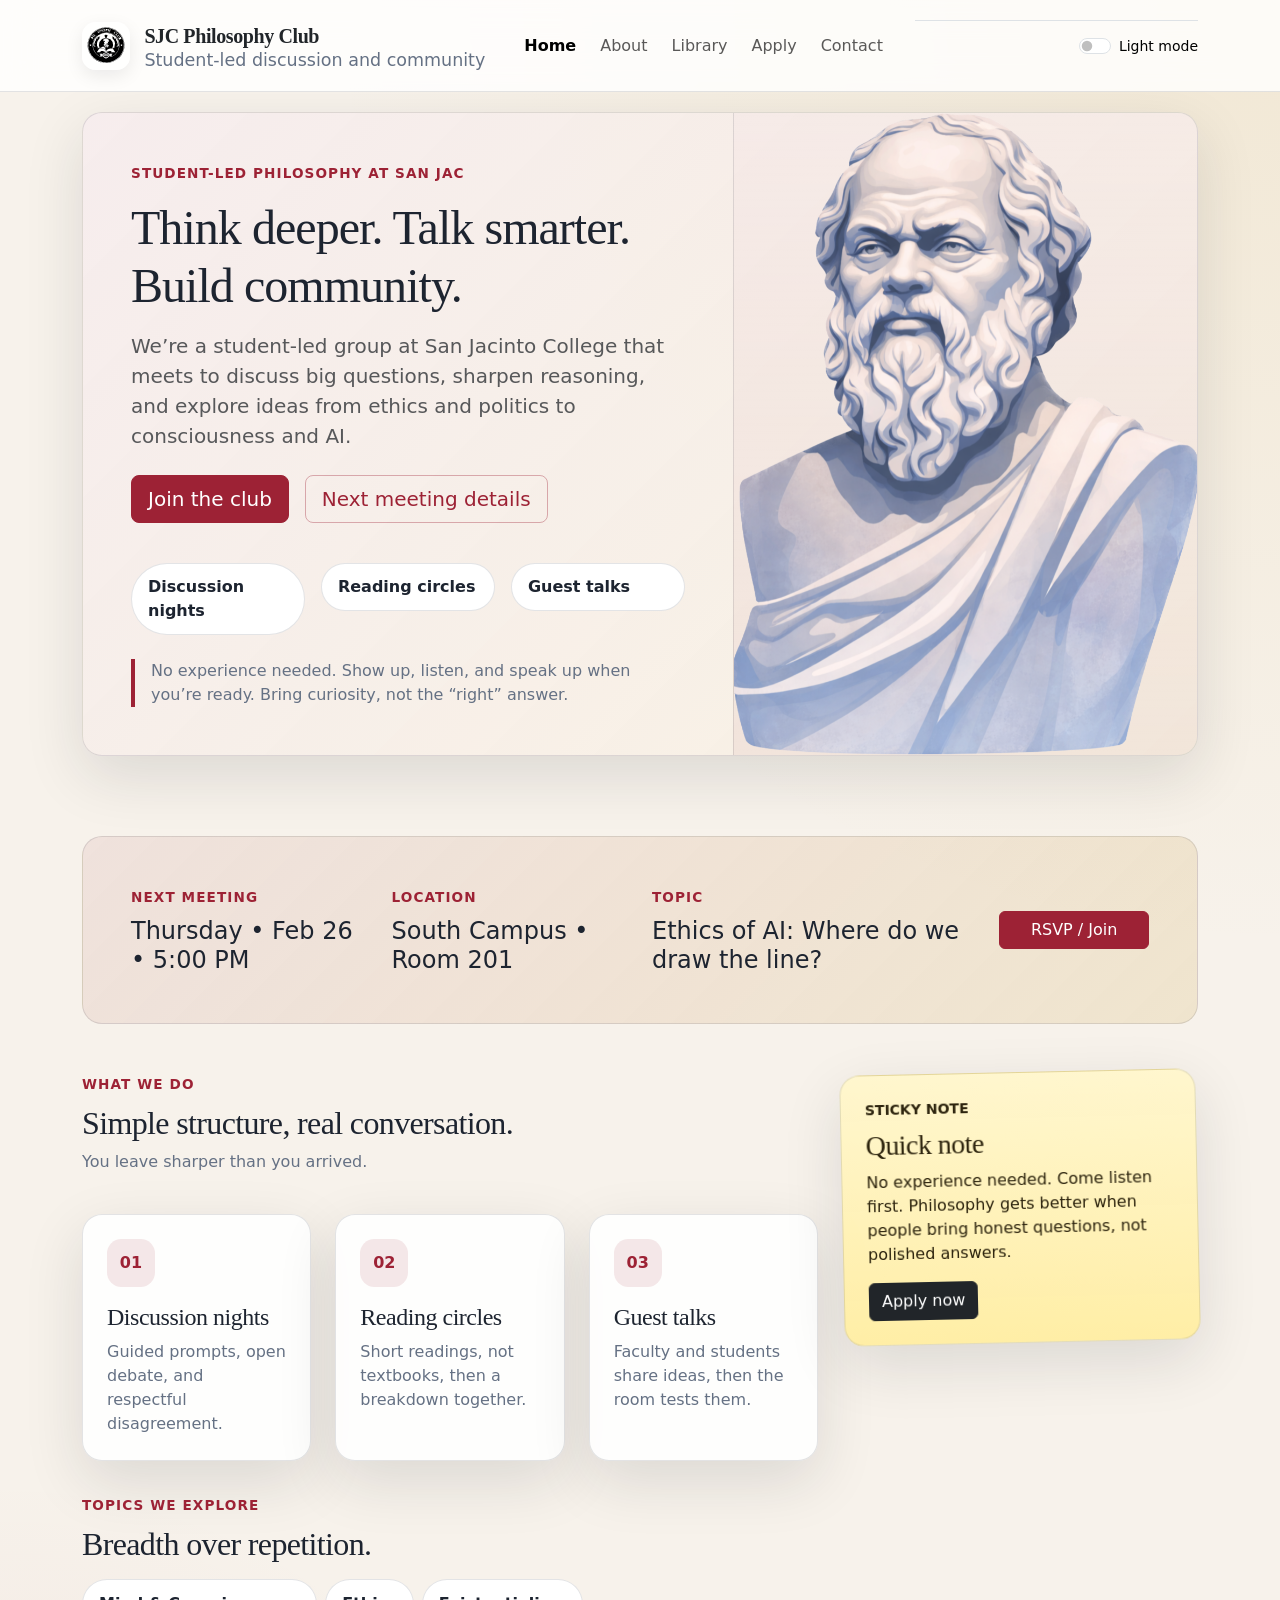
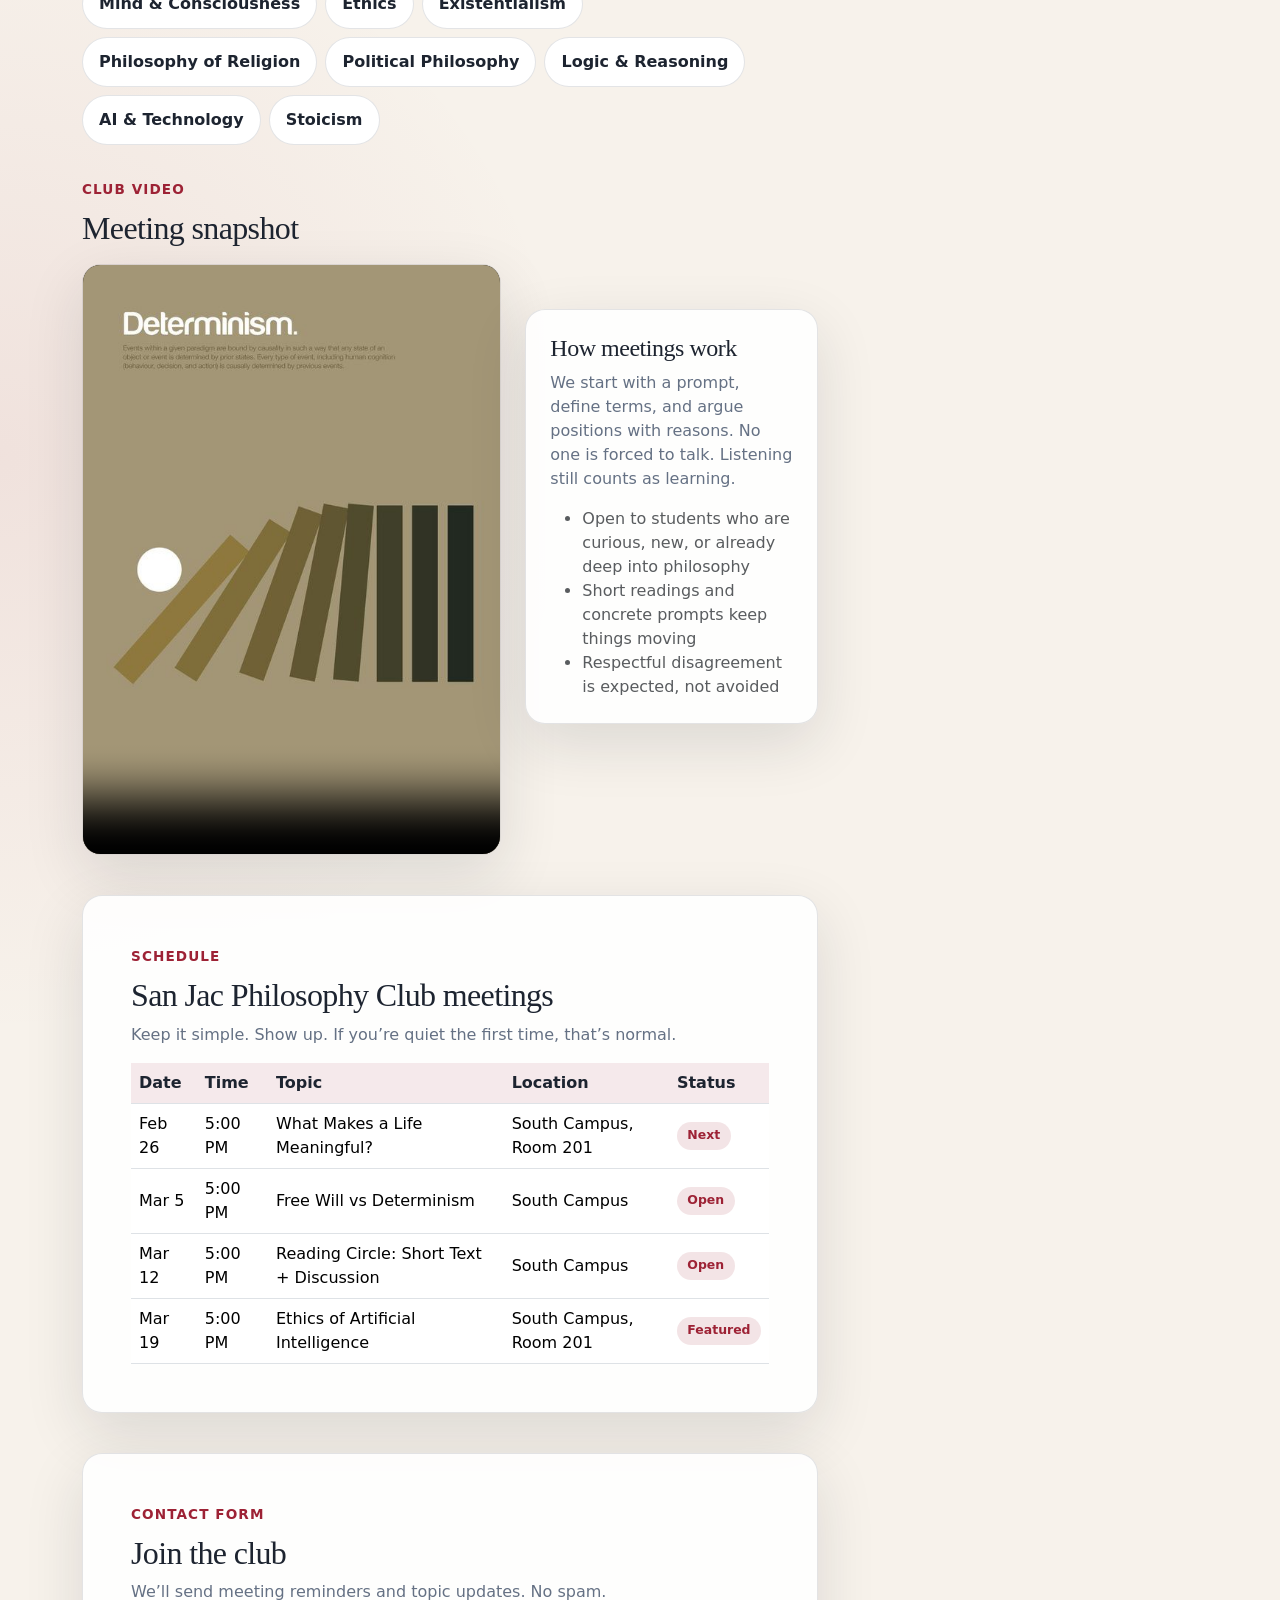
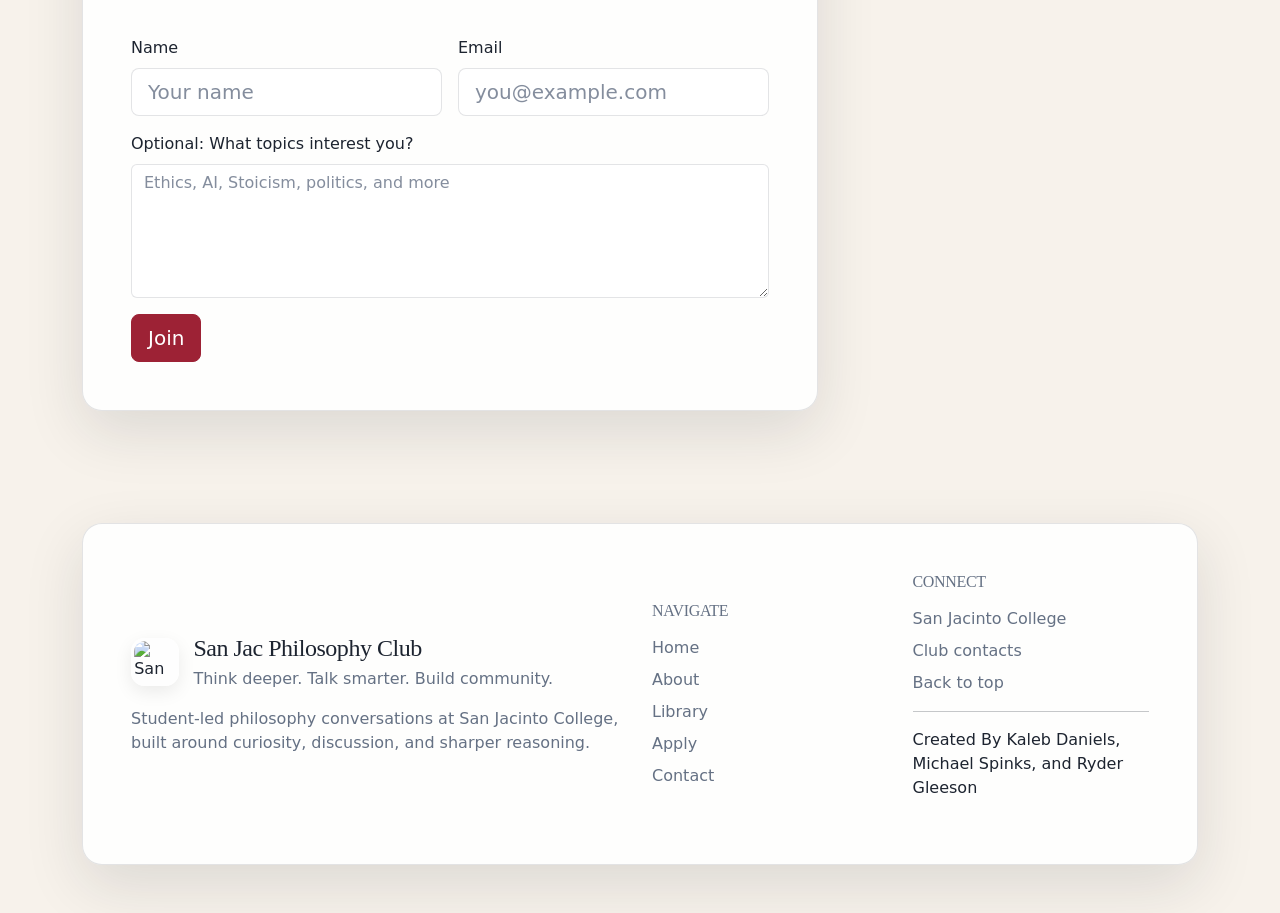
==== commit 56dfb252: "update: reflects new site" ====
--- a/index.html
+++ b/index.html
@@ -10,8 +10,8 @@
       content="Bootstrap homepage for the San Jac Philosophy Club with video, schedule table, contact form, sticky note, and theme switch."
     />
     <title>Home | SJC Philosophy Club</title>
-    <link rel="stylesheet" href="assets/css/bootstrap.min.css" />
-    <link rel="stylesheet" href="assets/css/site.css" />
+    <link rel="stylesheet" href="css/bootstrap.min.css" />
+    <link rel="stylesheet" href="css/styles.css" />
   </head>
   <body>
     <div class="site-shell">
@@ -23,7 +23,7 @@
               <span class="brand-lockup">
                 <img
                   class="brand-mark"
-                  src="assets/images/sanjac_philosophy_logo_cut.svg"
+                  src="images/sanjac_philosophy_logo_cut.svg"
                   alt="San Jac Philosophy Club logo"
                 />
                 <span class="brand-copy d-none d-sm-inline-block">
@@ -81,7 +81,7 @@
                 >
                   <img
                     class="brand-logo"
-                    src="assets/images/sanjac-logo.svg"
+                    src="images/sanjac-logo.svg"
                     alt="San Jacinto College logo"
                   />
                 </a>
@@ -154,7 +154,7 @@
                 </div>
                 <div class="col-lg-5 hero-art">
                   <img
-                    src="assets/images/socrates.png"
+                    src="images/socrates.png"
                     alt="Illustration of Socrates representing philosophy and inquiry"
                   />
                 </div>
@@ -266,9 +266,9 @@
                         <span class="kicker">Club video</span>
                         <h2 class="mt-2 mb-3">Meeting snapshot</h2>
                         <div class="video-frame">
-                          <video controls poster="assets/images/clubImage.jpg">
+                          <video controls poster="images/clubImage.jpg">
                             <source
-                              src="assets/media/drakes-tech-tips.mp4"
+                              src="media/drakes-tech-tips.mp4"
                               type="video/mp4"
                             />
                             Your browser does not support the video element.
@@ -485,6 +485,8 @@
                 <a href="contact.html">Club contacts</a>
                 <a href="#top">Back to top</a>
               </div>
+                <hr />
+                <p>Created By Kaleb Daniels, Michael Spinks, and Ryder Gleeson</p>
             </div>
           </div>
         </div>
@@ -492,8 +494,8 @@
     </div>
 
     <!-- Bootstrap JS bundle (includes Popper) -->
-    <script src="assets/js/bootstrap.min.js"></script>
+    <script src="js/bootstrap.min.js"></script>
     <!-- Custom site scripts: theme toggle, thinker spotlight -->
-    <script src="assets/js/site.js"></script>
+    <script src="js/scripts.js"></script>
   </body>
 </html>
--- a/css/styles.css
+++ b/css/styles.css
@@ -0,0 +1,475 @@
+/* ============================================================
+   site.css — Custom styles for the SJC Philosophy Club website
+   Supplements Bootstrap 5 with brand colors, card styles,
+   navbar blur effect, and theme-aware dark mode overrides.
+   ============================================================ */
+
+/* -----------------------------------------------
+   CSS CUSTOM PROPERTIES (LIGHT MODE)
+   Brand palette and shared design tokens
+----------------------------------------------- */
+:root {
+  --sjc-red: #9d2235;
+  --sjc-red-deep: #7e1a2c;
+  --sjc-gold: #d0a94c;
+  --sjc-cream: #f7f2eb;
+  --sjc-ink: #1d2430;
+  --sjc-muted: #657184;
+  --sjc-border: rgba(29, 36, 48, 0.12);
+  --sjc-surface: rgba(255, 255, 255, 0.88);
+  --sjc-surface-2: #ffffff;
+  --sjc-hero: linear-gradient(
+    135deg,
+    rgba(157, 34, 53, 0.08),
+    rgba(208, 169, 76, 0.14)
+  );
+  --sjc-shadow: 0 20px 60px rgba(23, 31, 45, 0.12);
+  --sjc-radius: 1.25rem;
+}
+
+/* -----------------------------------------------
+   DARK MODE OVERRIDES
+   Adjusts surface colors, borders, and shadows
+   when data-bs-theme="dark" is set on <html>
+----------------------------------------------- */
+[data-bs-theme='dark'] {
+  --sjc-ink: #edf2f7;
+  --sjc-muted: #a8b4c6;
+  --sjc-border: rgba(237, 242, 247, 0.12);
+  --sjc-surface: rgba(21, 28, 39, 0.92);
+  --sjc-surface-2: #151c27;
+  --sjc-cream: #;
+  --sjc-hero: linear-gradient(
+    135deg,
+    rgba(157, 34, 53, 0.18),
+    rgba(208, 169, 76, 0.14)
+  );
+  --sjc-shadow: 0 24px 80px rgba(0, 0, 0, 0.35);
+}
+
+/* -----------------------------------------------
+   BASE HTML STYLES
+   Smooth scrolling and radial-gradient background
+----------------------------------------------- */
+html {
+}
+
+body {
+  background:
+    radial-gradient(
+      circle at top right,
+      rgba(208, 169, 76, 0.14),
+      transparent 22%
+    ),
+    radial-gradient(
+      circle at left center,
+      rgba(157, 34, 53, 0.08),
+      transparent 24%
+    ),
+    var(--sjc-cream);
+  color: var(--sjc-ink);
+}
+
+/* -----------------------------------------------
+   SMOOTH TRANSITION — applies to color-scheme changes
+   on common elements when the theme toggle is switched
+----------------------------------------------- */
+body,
+.form-control,
+.form-select,
+.table,
+.dropdown-menu {
+  transition:
+    background-color 0.25s ease,
+    color 0.25s ease,
+    border-color 0.25s ease,
+    box-shadow 0.25s ease;
+}
+
+/* -----------------------------------------------
+   TYPOGRAPHY — serif headings, sans-serif body text
+----------------------------------------------- */
+h1,
+h2,
+h3,
+h4,
+.display-font {
+  font-family: Georgia, 'Times New Roman', serif;
+  letter-spacing: -0.02em;
+}
+
+p,
+li,
+.form-control,
+.form-select,
+.btn,
+.table,
+.badge,
+.navbar {
+  font-family:
+    Inter,
+    system-ui,
+    -apple-system,
+    BlinkMacSystemFont,
+    'Segoe UI',
+    sans-serif;
+}
+
+/* -----------------------------------------------
+   LINKS — brand red with deeper hover state
+----------------------------------------------- */
+a {
+}
+
+a:hover {
+  color: var(--sjc-red-deep);
+}
+
+/* -----------------------------------------------
+   LAYOUT SHELL — ensures full viewport height
+----------------------------------------------- */
+.site-shell {
+  min-height: 100vh;
+}
+
+/* -----------------------------------------------
+   NAVBAR — frosted-glass fixed top bar
+----------------------------------------------- */
+.navbar-blur {
+  backdrop-filter: blur(16px);
+  background: color-mix(in srgb, var(--sjc-surface) 92%, transparent);
+  border-bottom: 1px solid var(--sjc-border);
+}
+
+/* -----------------------------------------------
+   BRAND / LOGO elements
+----------------------------------------------- */
+.brand-lockup {
+  display: flex;
+  align-items: center;
+  gap: 0.9rem;
+}
+
+.brand-logo,
+.brand-mark {
+  display: block;
+  object-fit: contain;
+}
+
+.brand-logo {
+  width: 9.25rem;
+  max-width: 38vw;
+}
+
+.brand-mark {
+  width: 3rem;
+  height: 3rem;
+  border-radius: 0.85rem;
+  padding: 0.2rem;
+  background: rgba(255, 255, 255, 0.72);
+  box-shadow: 0 6px 18px rgba(0, 0, 0, 0.08);
+}
+
+[data-bs-theme='dark'] .brand-mark {
+  background: rgba(255, 255, 255, 0.06);
+}
+
+.brand-copy small {
+  display: block;
+  color: var(--sjc-muted);
+  line-height: 1.1;
+}
+
+/* -----------------------------------------------
+   CARD COMPONENTS
+   Shared surface, border, shadow, and radius for
+   hero-card, soft-card, spotlight-card, etc.
+----------------------------------------------- */
+.hero-card,
+.soft-card,
+.spotlight-card,
+.table-card,
+.note-card,
+.footer-card {
+  background: var(--sjc-surface);
+  border: 1px solid var(--sjc-border);
+  box-shadow: var(--sjc-shadow);
+  border-radius: var(--sjc-radius);
+}
+
+.hero-card {
+  background: var(--sjc-hero), var(--sjc-surface);
+  overflow: hidden;
+}
+
+/* -----------------------------------------------
+   HERO / PAGE LAYOUT spacing
+----------------------------------------------- */
+.section-space {
+  padding: 5rem 0;
+}
+
+.page-hero {
+  padding-top: 7rem;
+}
+
+/* -----------------------------------------------
+   KICKER — small uppercase label used above headings
+----------------------------------------------- */
+.kicker {
+  display: inline-flex;
+  align-items: center;
+  gap: 0.5rem;
+  font-size: 0.85rem;
+  font-weight: 700;
+  letter-spacing: 0.08em;
+  text-transform: uppercase;
+  color: var(--sjc-red);
+}
+
+.hero-art {
+  background:
+    linear-gradient(180deg, rgba(255, 255, 255, 0.3), transparent),
+    rgba(157, 34, 53, 0.06);
+  border-left: 1px solid var(--sjc-border);
+  min-height: 100%;
+}
+
+.hero-art img {
+  width: 100%;
+  height: 100%;
+  object-fit: cover;
+}
+
+/* -----------------------------------------------
+   METRIC PILL — pill-shaped stat / highlight badges
+----------------------------------------------- */
+.metric-pill {
+  background: var(--sjc-surface-2);
+  border: 1px solid var(--sjc-border);
+  border-radius: 999px;
+  padding: 0.7rem 1rem;
+  font-weight: 600;
+}
+
+/* -----------------------------------------------
+   INFO STRIP — highlighted meeting-info banner
+----------------------------------------------- */
+.info-strip {
+  background: linear-gradient(
+    135deg,
+    rgba(157, 34, 53, 0.08),
+    rgba(208, 169, 76, 0.18)
+  );
+  border: 1px solid var(--sjc-border);
+  border-radius: 1.25rem;
+}
+
+/* -----------------------------------------------
+   ICON BADGE — numbered / lettered icon inside cards
+----------------------------------------------- */
+.soft-card .icon-badge,
+.spotlight-card .icon-badge {
+  width: 3rem;
+  height: 3rem;
+  display: inline-flex;
+  align-items: center;
+  justify-content: center;
+  border-radius: 0.9rem;
+  background: rgba(157, 34, 53, 0.1);
+  color: var(--sjc-red);
+  font-weight: 800;
+}
+
+.note-card {
+  position: sticky;
+  top: 6.25rem;
+  transform: rotate(-1.25deg);
+  background: linear-gradient(
+    180deg,
+    rgba(255, 246, 204, 0.96),
+    rgba(255, 237, 162, 0.95)
+  );
+  color: #2d240e;
+}
+
+[data-bs-theme='dark'] .note-card {
+  background: linear-gradient(
+    180deg,
+    rgba(82, 70, 25, 0.94),
+    rgba(108, 87, 30, 0.96)
+  );
+  color: #fff4cd;
+}
+
+/* -----------------------------------------------
+   TABLE — styled header row using brand color
+----------------------------------------------- */
+.table thead th {
+  background: color-mix(in srgb, var(--sjc-red) 10%, var(--sjc-surface-2));
+  color: var(--sjc-ink);
+  border-bottom-width: 1px;
+}
+
+/* -----------------------------------------------
+   STATUS CHIP / TOPIC CHIP — small badge labels
+----------------------------------------------- */
+.status-chip {
+  display: inline-flex;
+  align-items: center;
+  gap: 0.35rem;
+  font-size: 0.78rem;
+  padding: 0.3rem 0.65rem;
+  border-radius: 999px;
+  background: rgba(157, 34, 53, 0.12);
+  color: var(--sjc-red);
+  font-weight: 700;
+}
+
+.topic-chip {
+  border-radius: 999px;
+  padding: 0.75rem 1rem;
+  border: 1px solid var(--sjc-border);
+  background: var(--sjc-surface-2);
+  font-weight: 600;
+}
+
+/* -----------------------------------------------
+   VIDEO FRAME — rounded container for the <video> element
+----------------------------------------------- */
+.video-frame {
+  overflow: hidden;
+  border-radius: 1.15rem;
+  border: 1px solid var(--sjc-border);
+  box-shadow: var(--sjc-shadow);
+}
+
+.video-frame video {
+  width: 100%;
+  display: block;
+  background: #000;
+}
+
+/* -----------------------------------------------
+   QUOTE BLOCK — left-border pull quote style
+----------------------------------------------- */
+.quote-block {
+  border-left: 4px solid var(--sjc-red);
+  padding-left: 1rem;
+  color: var(--sjc-muted);
+}
+
+/* -----------------------------------------------
+   FORM CONTROLS — consistent surface and focus ring
+----------------------------------------------- */
+.form-control,
+.form-select {
+  background: var(--sjc-surface-2);
+  border-color: var(--sjc-border);
+  color: var(--sjc-ink);
+}
+
+.form-control::placeholder {
+  color: color-mix(in srgb, var(--sjc-muted) 80%, transparent);
+}
+
+.form-control:focus,
+.form-select:focus {
+  border-color: rgba(157, 34, 53, 0.45);
+  box-shadow: 0 0 0 0.25rem rgba(157, 34, 53, 0.12);
+  background: var(--sjc-surface-2);
+  color: var(--sjc-ink);
+}
+
+.form-check-input:checked {
+  background-color: var(--sjc-red);
+  border-color: var(--sjc-red);
+}
+
+/* -----------------------------------------------
+   BUTTONS — primary and outline variants use brand red
+----------------------------------------------- */
+.btn-primary {
+  --bs-btn-bg: var(--sjc-red);
+  --bs-btn-border-color: var(--sjc-red);
+  --bs-btn-hover-bg: var(--sjc-red-deep);
+  --bs-btn-hover-border-color: var(--sjc-red-deep);
+  --bs-btn-active-bg: var(--sjc-red-deep);
+  --bs-btn-active-border-color: var(--sjc-red-deep);
+}
+
+.btn-outline-primary {
+  --bs-btn-color: var(--sjc-red);
+  --bs-btn-border-color: rgba(157, 34, 53, 0.35);
+  --bs-btn-hover-bg: var(--sjc-red);
+  --bs-btn-hover-border-color: var(--sjc-red);
+  --bs-btn-hover-color: #fff;
+}
+
+/* -----------------------------------------------
+   IMAGES — aspect-ratio helpers for banners
+----------------------------------------------- */
+.card-image {
+  aspect-ratio: 4 / 3;
+  object-fit: cover;
+  border-radius: 1rem;
+}
+
+.page-banner {
+  aspect-ratio: 16 / 8;
+  object-fit: cover;
+  border-radius: 1rem;
+}
+
+/* -----------------------------------------------
+   THINKER BUTTON — philosopher selector on library page
+----------------------------------------------- */
+.thinker-button {
+  text-align: left;
+  border: 1px solid var(--sjc-border);
+  border-radius: 1rem;
+  background: var(--sjc-surface-2);
+  width: 100%;
+}
+
+.thinker-button.active {
+  outline: 2px solid rgba(157, 34, 53, 0.25);
+  border-color: rgba(157, 34, 53, 0.4);
+  box-shadow: 0 14px 28px rgba(157, 34, 53, 0.12);
+}
+
+.footer-card {
+  margin-top: 4rem;
+}
+
+.footer-link-list a {
+  text-decoration: none;
+  color: var(--sjc-muted);
+}
+
+.footer-link-list a:hover {
+  color: var(--sjc-red);
+}
+
+/* -----------------------------------------------
+   UTILITY — muted text color shorthand
+----------------------------------------------- */
+.muted-copy {
+  color: var(--sjc-muted);
+}
+
+/* -----------------------------------------------
+   RESPONSIVE ADJUSTMENTS (≤ 991px / lg breakpoint)
+   Un-stick the note card; remove hero-art left border
+----------------------------------------------- */
+@media (max-width: 991.98px) {
+  .note-card {
+    position: static;
+    transform: none;
+  }
+
+  .hero-art {
+    border-left: 0;
+    border-top: 1px solid var(--sjc-border);
+  }
+}
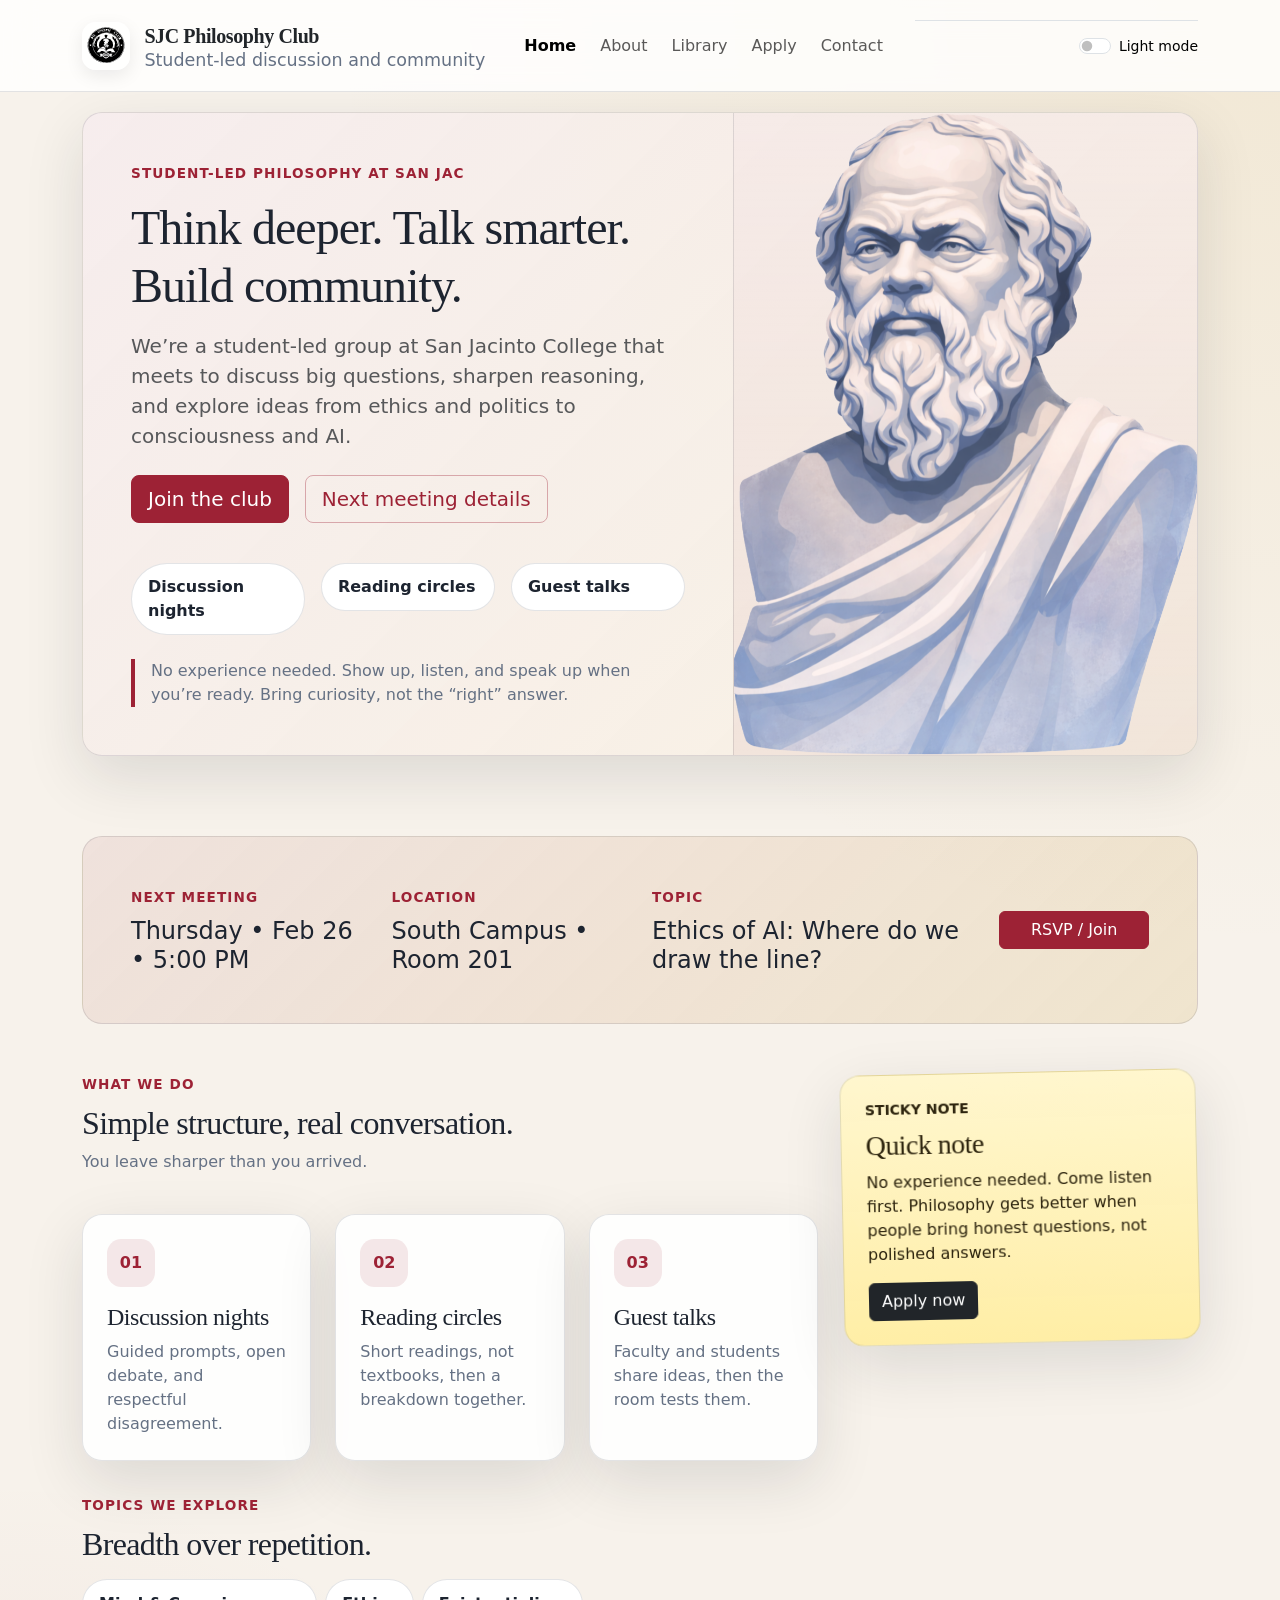
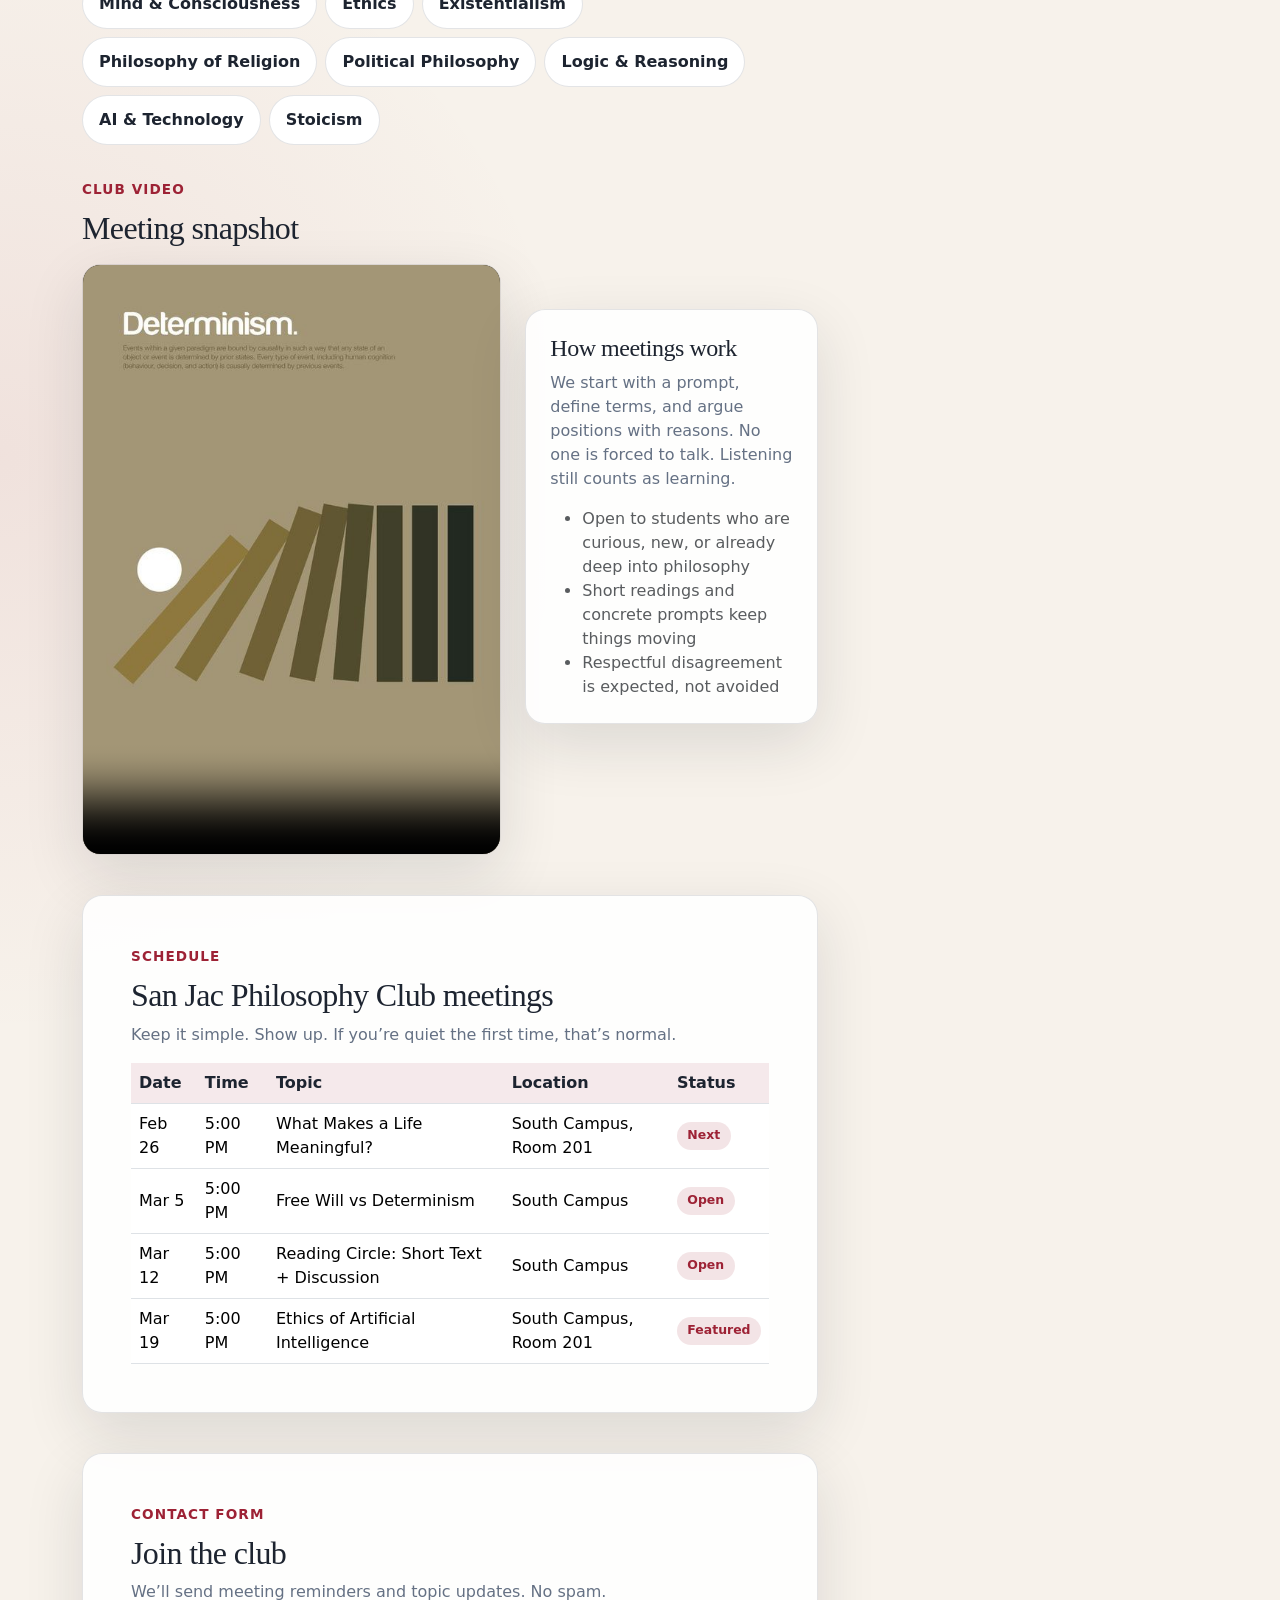
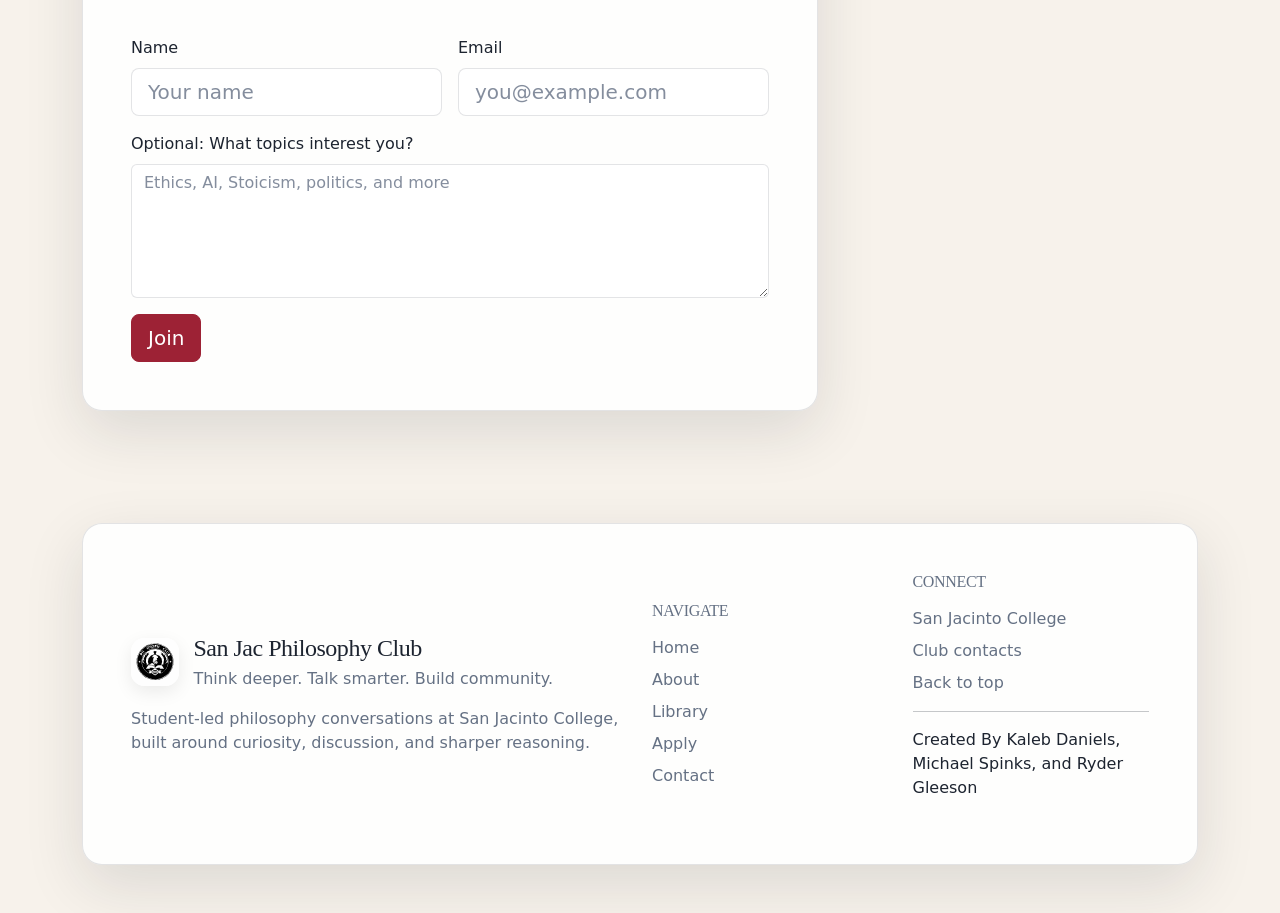
==== commit 10a7dacc: "fix: footer icon" ====
--- a/index.html
+++ b/index.html
@@ -448,7 +448,7 @@
               <div class="brand-lockup mb-3">
                 <img
                   class="brand-mark"
-                  src="assets/images/sanjac_philosophy_logo_cut.svg"
+                  src="images/sanjac_philosophy_logo_cut.svg"
                   alt="San Jac Philosophy Club logo"
                 />
                 <div>
